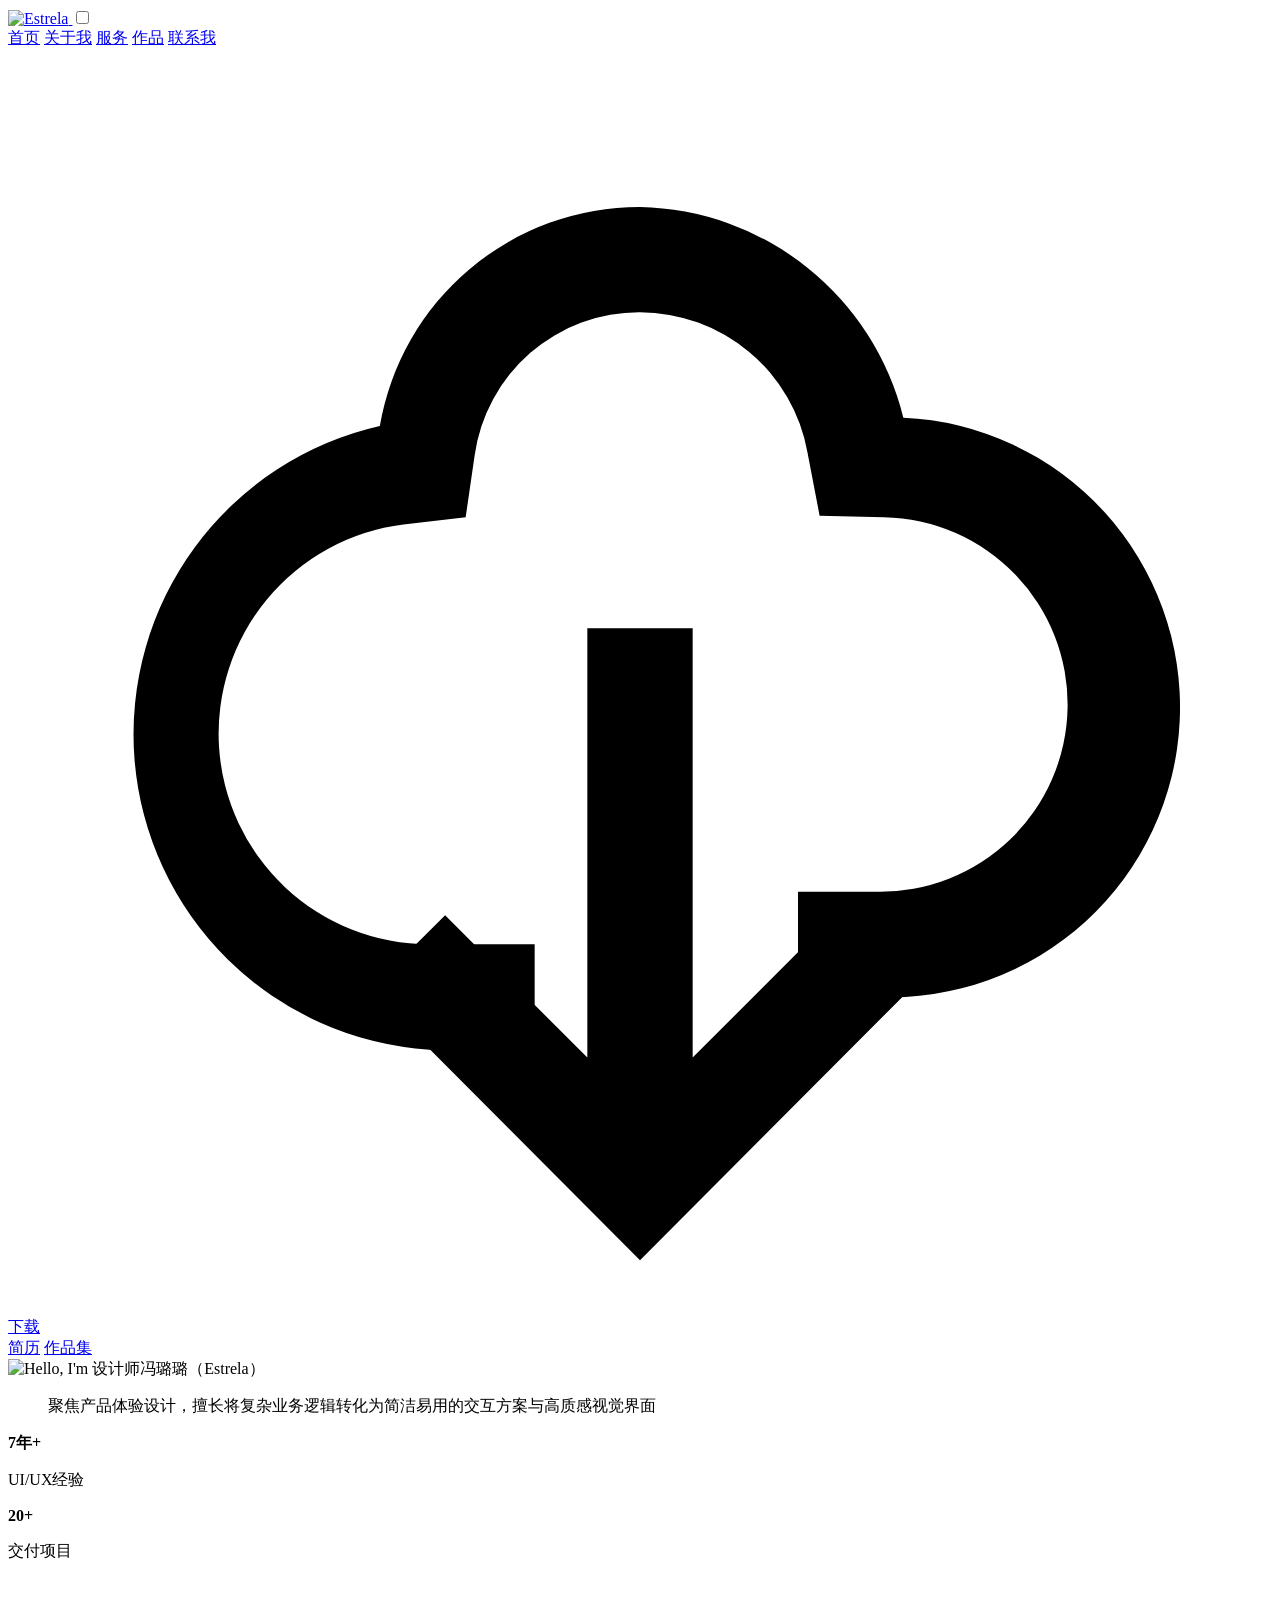
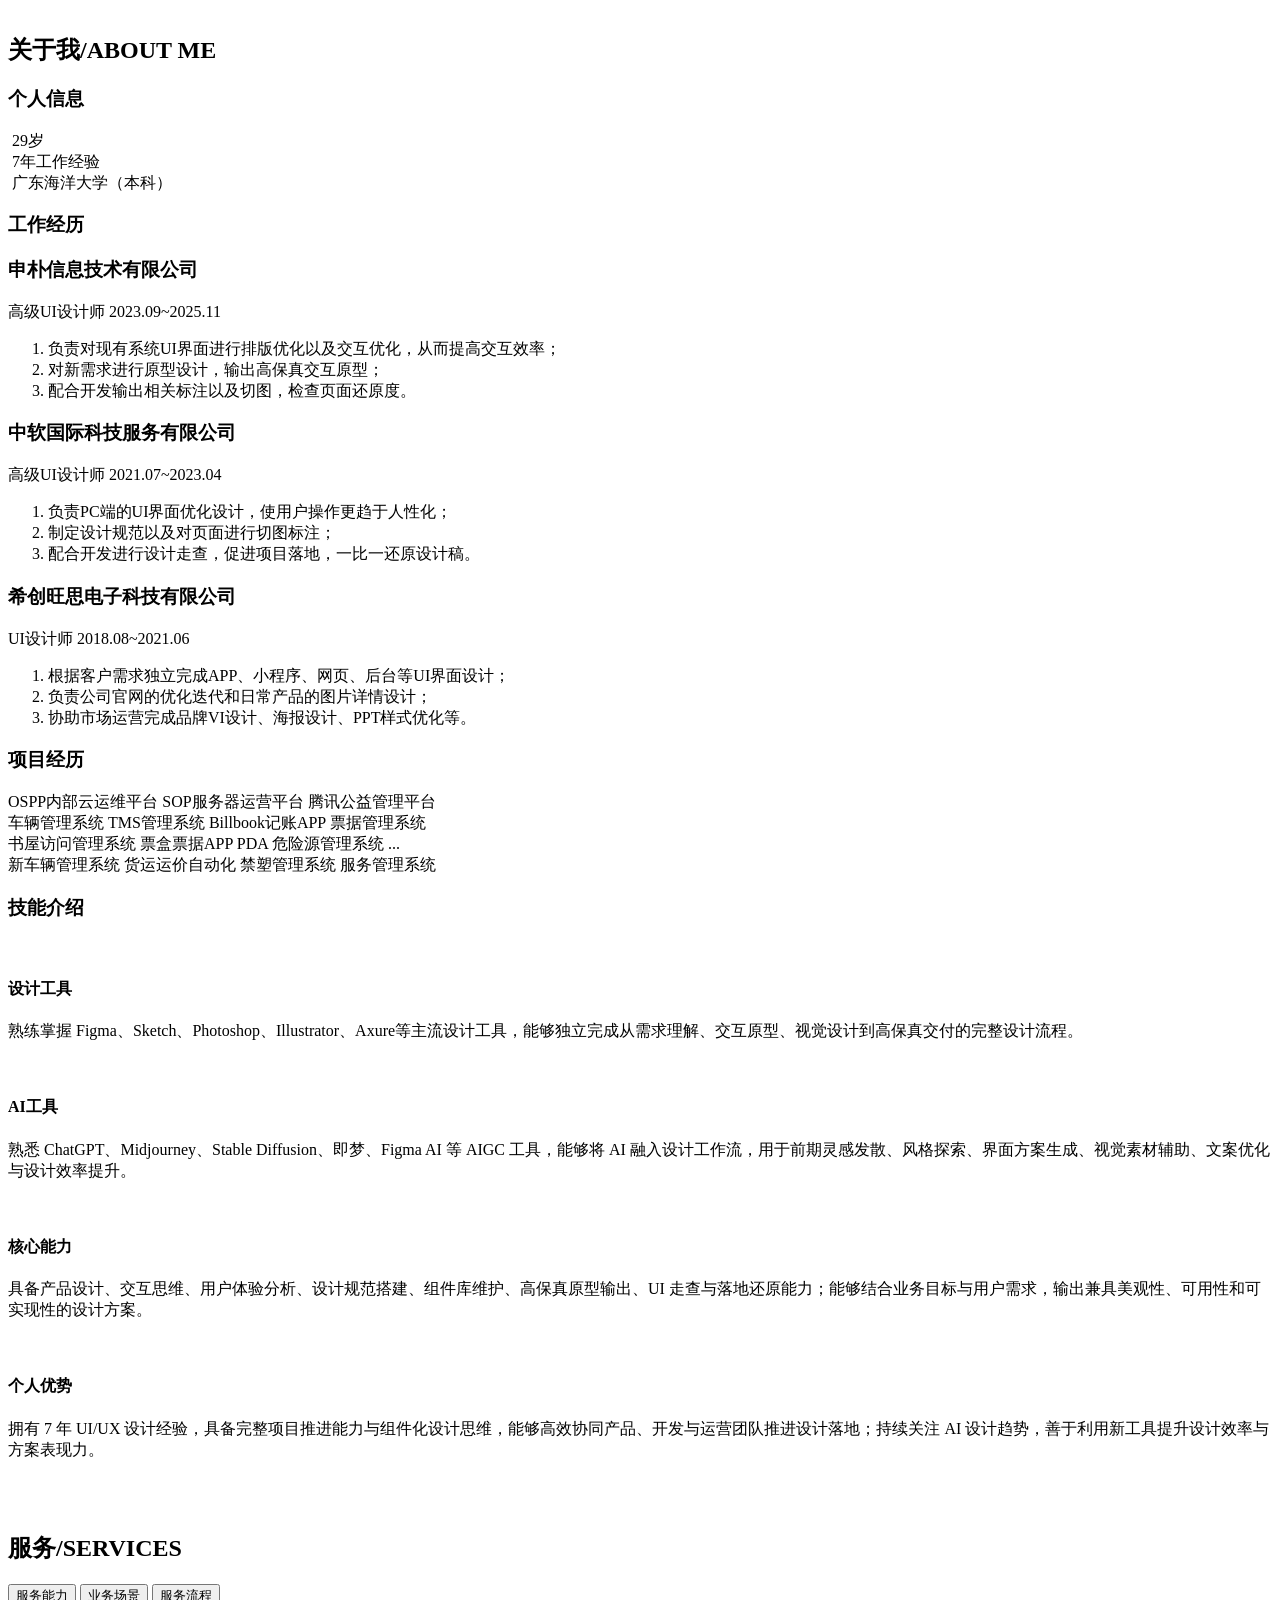
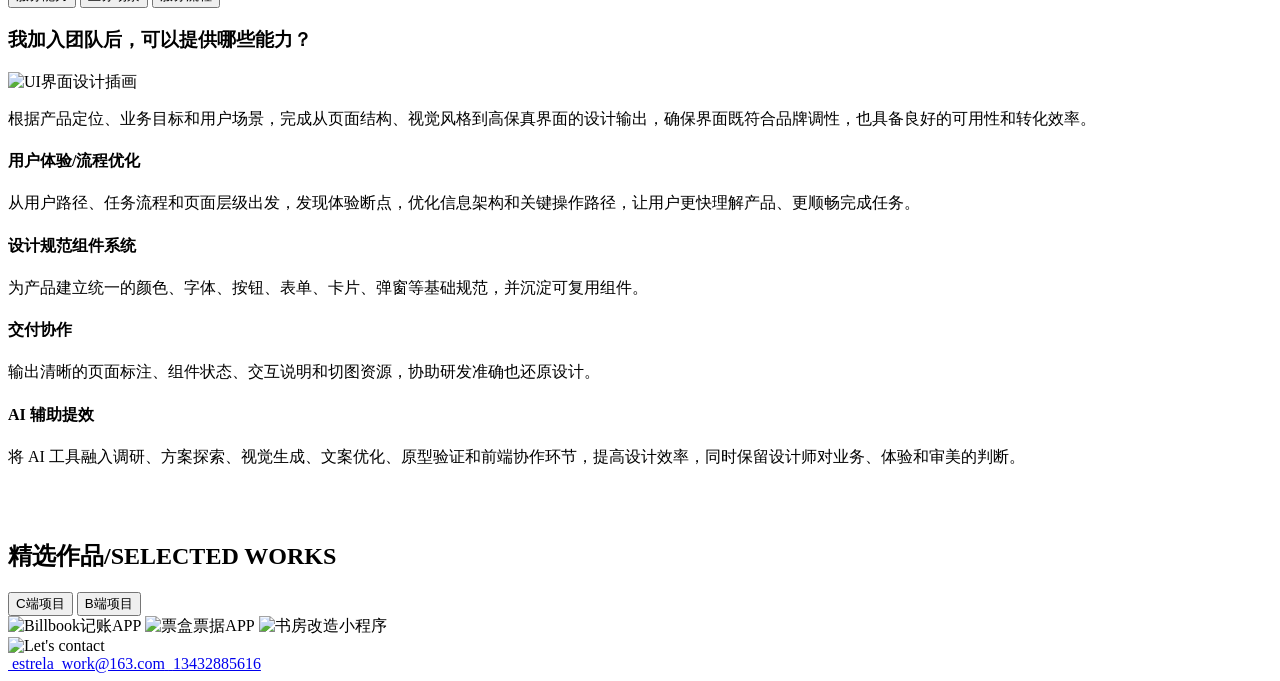
==== index.html @ 4e928953 "Update index.html" ====
<!DOCTYPE html>
<html lang="zh-CN">
  <head>
    <meta charset="UTF-8" />
    <meta name="viewport" content="width=device-width, initial-scale=1.0" />
    <title>Estrela | UI/UX Designer</title>
    <link rel="stylesheet" href="/website_resume/styles.css?v=about-illustration-png-1" />
  </head>
  <body>
    <header class="site-header">
      <nav class="nav-shell" aria-label="主导航" data-active="home">
        <a class="brand" href="#home" aria-label="Estrela 首页">
          <img
            src="/website_resume/logo.svg"
            data-default-src="/website_resume/logo.svg"
            data-about-src="/website_resume/logo-about.svg"
            data-services-work-src="/website_resume/logo-services-work.svg"
            alt="Estrela"
          />
        </a>

        <input class="nav-toggle" type="checkbox" id="nav-toggle" />
        <label class="nav-button" for="nav-toggle" aria-label="打开菜单">
          <span></span>
          <span></span>
          <span></span>
        </label>

        <div class="nav-links">
          <a class="active" href="#home" data-nav-target="home">首页</a>
          <a href="#about" data-nav-target="about">关于我</a>
          <a href="#services" data-nav-target="services">服务</a>
          <a href="#work" data-nav-target="work">作品</a>
          <a href="#contact" data-nav-target="contact">联系我</a>
          <div class="download-menu">
            <a class="download-link" href="#download" data-nav-target="download" aria-label="下载">
              <svg class="download-icon" viewBox="0 0 24 24" aria-hidden="true">
                <path d="M12 3a5 5 0 0 0-4.94 4.16A6 6 0 0 0 8 19h2v-2H8a4 4 0 0 1-.49-7.97l1.18-.14.17-1.17A3.15 3.15 0 0 1 12 5a3.23 3.23 0 0 1 3.18 2.66l.23 1.2 1.22.03A3.5 3.5 0 0 1 16.5 16H15v2h1.5A5.5 5.5 0 0 0 17 7a5.26 5.26 0 0 0-5-4Z" />
                <path d="M11 11h2v8.15l2.7-2.7 1.42 1.41L12 23l-5.12-5.14 1.42-1.41 2.7 2.7V11Z" />
              </svg>
              下载
            </a>
            <div class="download-dropdown" aria-label="下载选项">
              <a href="/website_resume/downloads/resume-ui-fenglulu-7y.pdf" target="_blank" rel="noopener">简历</a>
              <a href="/website_resume/downloads/portfolio-ui-fenglulu-7y.pdf" target="_blank" rel="noopener">作品集</a>
            </div>
          </div>
        </div>
      </nav>
    </header>

    <main>
      <section class="hero section-light" id="home">
        <div class="hero-inner">
          <div class="hero-copy">
            <img class="greeting-copy" src="/website_resume/greeting-copy.png" alt="Hello, I'm 设计师冯璐璐（Estrela）" />
            <blockquote>
              聚焦产品体验设计，擅长将复杂业务逻辑转化为简洁易用的交互方案与高质感视觉界面
            </blockquote>
            <div class="stats" aria-label="经验与项目数据">
              <div>
                <strong>7年<span>+</span></strong>
                <p>UI/UX经验</p>
              </div>
              <div>
                <strong>20<span>+</span></strong>
                <p>交付项目</p>
              </div>
            </div>
          </div>
          <div class="hero-visual" aria-hidden="true">
            <img src="/website_resume/home-hero.png" alt="" />
          </div>
        </div>
      </section>

      <section class="profile section-dark" id="about">
        <div class="content-wrap about-layout">
          <div class="about-main">
            <div class="module-heading compact-heading">
              <img src="/website_resume/title-spark.png" alt="" aria-hidden="true" />
              <h2>关于我<span>/ABOUT ME</span></h2>
            </div>

            <h3 class="section-subtitle">个人信息</h3>
            <div class="info-row">
              <div class="info-item">
                <img class="info-icon" src="/website_resume/info-age.svg" alt="" aria-hidden="true" />
                <span>29岁</span>
              </div>
              <div class="info-item">
                <img class="info-icon" src="/website_resume/info-work.svg" alt="" aria-hidden="true" />
                <span>7年工作经验</span>
              </div>
              <div class="info-item">
                <img class="info-icon" src="/website_resume/info-school.svg" alt="" aria-hidden="true" />
                <span>广东海洋大学（本科）</span>
              </div>
            </div>

            <h3 class="section-subtitle section-title">工作经历</h3>
            <div class="timeline">
              <article class="experience accent">
                <div class="experience-head">
                  <h3>申朴信息技术有限公司</h3>
                  <span>高级UI设计师</span>
                  <time>2023.09~2025.11</time>
                </div>
                <ol>
                  <li>负责对现有系统UI界面进行排版优化以及交互优化，从而提高交互效率；</li>
                  <li>对新需求进行原型设计，输出高保真交互原型；</li>
                  <li>配合开发输出相关标注以及切图，检查页面还原度。</li>
                </ol>
              </article>

              <article class="experience lime">
                <div class="experience-head">
                  <h3>中软国际科技服务有限公司</h3>
                  <span>高级UI设计师</span>
                  <time>2021.07~2023.04</time>
                </div>
                <ol>
                  <li>负责PC端的UI界面优化设计，使用户操作更趋于人性化；</li>
                  <li>制定设计规范以及对页面进行切图标注；</li>
                  <li>配合开发进行设计走查，促进项目落地，一比一还原设计稿。</li>
                </ol>
              </article>

              <article class="experience pale">
                <div class="experience-head">
                  <h3>希创旺思电子科技有限公司</h3>
                  <span>UI设计师</span>
                  <time>2018.08~2021.06</time>
                </div>
                <ol>
                  <li>根据客户需求独立完成APP、小程序、网页、后台等UI界面设计；</li>
                  <li>负责公司官网的优化迭代和日常产品的图片详情设计；</li>
                  <li>协助市场运营完成品牌VI设计、海报设计、PPT样式优化等。</li>
                </ol>
              </article>
            </div>

            <h3 class="section-subtitle project-title">项目经历</h3>
            <div class="project-tags" aria-label="项目经历">
              <div class="project-tag-row muted-row">
                <span class="muted">OSPP内部云运维平台</span>
                <span class="muted solid">SOP服务器运营平台</span>
                <span class="muted solid">腾讯公益管理平台</span>
              </div>
              <div class="project-tag-row">
                <span class="solid">车辆管理系统</span>
                <span class="light">TMS管理系统</span>
                <span class="outline">Billbook记账APP</span>
                <span class="solid">票据管理系统</span>
              </div>
              <div class="project-tag-row">
                <span class="outline">书屋访问管理系统</span>
                <span class="solid">票盒票据APP</span>
                <span class="light small">PDA</span>
                <span class="outline">危险源管理系统</span>
                <span class="light small">...</span>
              </div>
              <div class="project-tag-row disabled-row">
                <span class="disabled solid">新车辆管理系统</span>
                <span class="disabled light">货运运价自动化</span>
                <span class="disabled outline">禁塑管理系统</span>
                <span class="disabled solid">服务管理系统</span>
              </div>
            </div>

            <h3 class="section-subtitle skill-title">技能介绍</h3>
            <div class="skill-list">
              <article class="skill-item">
                <img src="/website_resume/skill-design-tools.png" alt="" aria-hidden="true" />
                <div>
                  <h4>设计工具</h4>
                  <p>熟练掌握 Figma、Sketch、Photoshop、Illustrator、Axure等主流设计工具，能够独立完成从需求理解、交互原型、视觉设计到高保真交付的完整设计流程。</p>
                </div>
              </article>
              <article class="skill-item">
                <img src="/website_resume/skill-ai-tools.png" alt="" aria-hidden="true" />
                <div>
                  <h4>AI工具</h4>
                  <p>熟悉 ChatGPT、Midjourney、Stable Diffusion、即梦、Figma AI 等 AIGC 工具，能够将 AI 融入设计工作流，用于前期灵感发散、风格探索、界面方案生成、视觉素材辅助、文案优化与设计效率提升。</p>
                </div>
              </article>
              <article class="skill-item">
                <img src="/website_resume/skill-core.png" alt="" aria-hidden="true" />
                <div>
                  <h4>核心能力</h4>
                  <p>具备产品设计、交互思维、用户体验分析、设计规范搭建、组件库维护、高保真原型输出、UI 走查与落地还原能力；能够结合业务目标与用户需求，输出兼具美观性、可用性和可实现性的设计方案。</p>
                </div>
              </article>
              <article class="skill-item">
                <img src="/website_resume/skill-advantage.png" alt="" aria-hidden="true" />
                <div>
                  <h4>个人优势</h4>
                  <p>拥有 7 年 UI/UX 设计经验，具备完整项目推进能力与组件化设计思维，能够高效协同产品、开发与运营团队推进设计落地；持续关注 AI 设计趋势，善于利用新工具提升设计效率与方案表现力。</p>
                </div>
              </article>
            </div>
          </div>

          <img class="about-figure" src="/website_resume/assets/about-illustration.png" alt="" aria-hidden="true" />
        </div>
      </section>

      <section class="skills section-light" id="services">
        <div class="content-wrap services-card">
          <div class="module-heading services-heading">
            <img src="/website_resume/services-title-decoration.png" alt="" aria-hidden="true" />
            <h2>服务<span>/SERVICES</span></h2>
            <div class="service-tabs" aria-label="服务分类">
              <button class="active" type="button" data-service-tab="ability">服务能力</button>
              <button type="button" data-service-tab="scenario">业务场景</button>
              <button type="button" data-service-tab="process">服务流程</button>
            </div>
          </div>

          <div class="service-panels">
            <div class="service-panel active" data-service-panel="ability">
              <h3 class="service-question">我加入团队后，可以提供哪些能力？</h3>
              <div class="service-grid">
                <article class="service-visual-card">
                  <img src="/website_resume/service-illustration.png" alt="UI界面设计插画" />
                  <p>根据产品定位、业务目标和用户场景，完成从页面结构、视觉风格到高保真界面的设计输出，确保界面既符合品牌调性，也具备良好的可用性和转化效率。</p>
                </article>
                <div class="service-stack">
                  <article class="service-block yellow">
                    <h4>用户体验/流程优化</h4>
                    <p>从用户路径、任务流程和页面层级出发，发现体验断点，优化信息架构和关键操作路径，让用户更快理解产品、更顺畅完成任务。</p>
                  </article>
                  <div class="service-duo">
                    <article class="service-block pale-green">
                      <h4>设计规范组件系统</h4>
                      <p>为产品建立统一的颜色、字体、按钮、表单、卡片、弹窗等基础规范，并沉淀可复用组件。</p>
                    </article>
                    <article class="service-block green-block">
                      <h4>交付协作</h4>
                      <p>输出清晰的页面标注、组件状态、交互说明和切图资源，协助研发准确也还原设计。</p>
                    </article>
                  </div>
                </div>
              </div>

              <article class="ai-strip">
                <div>
                  <h4>AI 辅助提效</h4>
                  <p>将 AI 工具融入调研、方案探索、视觉生成、文案优化、原型验证和前端协作环节，提高设计效率，同时保留设计师对业务、体验和审美的判断。</p>
                </div>
                <div class="tool-dots" aria-hidden="true">
                  <img src="/website_resume/ai-tool-1.png" alt="" />
                  <img src="/website_resume/ai-tool-2.png" alt="" />
                  <img src="/website_resume/ai-tool-3.png" alt="" />
                </div>
              </article>
            </div>

            <div class="service-panel" data-service-panel="scenario" hidden>
              <h3 class="service-question">我加入团队后，可以解决哪些真实业务问题？</h3>
              <div class="scenario-cards">
                <article class="scenario-card green-card tilt-left">
                  <img class="scenario-number" src="/website_resume/scenario-01.png" alt="01" />
                  <h4>新产品从 0 到 1</h4>
                  <p>参与需求梳理、用户路径规划、原型设计和首版视觉搭建，帮助团队快速形成可讨论、可验证、可开发的产品方案。</p>
                </article>
                <article class="scenario-card dark-card tilt-right">
                  <img class="scenario-number" src="/website_resume/scenario-02.png" alt="02" />
                  <h4>产品体验优化</h4>
                  <p>通过体验走查、流程梳理和界面重构，优化页面混乱、路径过长、视觉不统一等问题。</p>
                </article>
                <article class="scenario-card blue-card tilt-left">
                  <img class="scenario-number" src="/website_resume/scenario-03.png" alt="03" />
                  <h4>团队缺少设计规范</h4>
                  <p>整理组件、规范和页面模板，让后续设计与开发更高效，减少重复沟通和样式偏差。</p>
                </article>
                <article class="scenario-card yellow-card tilt-right">
                  <img class="scenario-number" src="/website_resume/scenario-04.png" alt="04" />
                  <h4>需要快速验证方案</h4>
                  <p>结合 AI 工具快速完成调研、草图、风格探索和原型 Demo，帮助团队更快做决策。</p>
                </article>
              </div>
            </div>

            <div class="service-panel" data-service-panel="process" hidden>
              <h3 class="service-question">清晰、可协作、可落地的设计流程</h3>
              <div class="process-list">
                <article>
                  <h4>需求理解</h4>
                  <p>明确项目背景、业务目标、用户群体、核心问题和上线节奏，先判断“为什么做”和“要解决什么”。</p>
                </article>
                <article>
                  <h4>信息梳理</h4>
                  <p>梳理页面层级、用户路径和功能关系，将复杂需求整理成清晰的信息架构和操作流程。</p>
                </article>
                <article>
                  <h4>原型设计</h4>
                  <p>通过低保真或中保真原型快速验证页面逻辑和交互路径，减少直接进入视觉阶段带来的返工。</p>
                </article>
                <article>
                  <h4>视觉设计</h4>
                  <p>根据品牌调性和产品定位，建立页面视觉风格，并完成高保真 UI 设计、组件状态和关键页面表现。</p>
                </article>
                <article>
                  <h4>规范交付</h4>
                  <p>将页面中的颜色、字体、间距、组件和交互状态整理成可复用规范，提升后续迭代效率。</p>
                </article>
                <article>
                  <h4>落地跟进</h4>
                  <p>与研发沟通页面细节，配合开发还原、走查测试环境，并根据实际落地情况进行优化。</p>
                </article>
              </div>
            </div>
          </div>
        </div>
      </section>

      <section class="projects section-green" id="work">
        <div class="content-wrap work-layout">
          <div class="module-heading work-heading">
            <img src="/website_resume/work-title-decoration.png" alt="" aria-hidden="true" />
            <h2>精选作品<span>/SELECTED WORKS</span></h2>
            <div class="work-tabs" aria-label="作品分类">
              <button class="active" type="button" data-work-tab="c">C端项目</button>
              <button type="button" data-work-tab="b">B端项目</button>
            </div>
          </div>
          <div class="work-carousel active" data-work-panel="c" aria-label="C端作品轮播">
            <div class="work-slides">
              <img class="work-showcase active" src="/website_resume/work-slide-1.png" alt="Billbook记账APP" data-project="billbook" />
              <img class="work-showcase" src="/website_resume/work-slide-2.png" alt="票盒票据APP" data-project="ticketbox" />
              <img class="work-showcase" src="/website_resume/work-slide-3.png" alt="书房改造小程序" data-project="bookhouse" />
              <img class="work-overlay work-overlay-person" src="/website_resume/work-overlay-person.png" alt="" aria-hidden="true" />
              <img class="work-overlay work-overlay-cat" src="/website_resume/work-overlay-cat.png" alt="" aria-hidden="true" />
            </div>
          </div>
          <div class="work-carousel" data-work-panel="b" aria-label="B端作品轮播" hidden>
            <div class="work-slides">
              <img class="work-showcase active" src="/website_resume/work-slide-4.png" alt="公益服务项目" data-project="public-service" />
              <img class="work-showcase" src="/website_resume/work-slide-5.png" alt="TMS管理项目" data-project="tms" />
              <img class="work-showcase" src="/website_resume/work-slide-6.png" alt="车辆管理系统" data-project="vehicle" />
              <img class="work-overlay work-overlay-person" src="/website_resume/work-overlay-person.png" alt="" aria-hidden="true" />
              <img class="work-overlay work-overlay-cat" src="/website_resume/work-overlay-cat.png" alt="" aria-hidden="true" />
            </div>
          </div>
        </div>
      </section>

      <section class="contact section-dark" id="contact">
        <div class="content-wrap contact-layout">
          <img class="contact-title" src="/website_resume/contact-title.png" alt="Let's contact" />
          <div class="contact-list">
            <a href="mailto:estrela_work@163.com">
              <img src="/website_resume/contact-email.png" alt="" aria-hidden="true" />
              <span>estrela_work@163.com</span>
            </a>
            <a href="tel:13432885616">
              <img src="/website_resume/contact-phone.png" alt="" aria-hidden="true" />
              <span>13432885616</span>
            </a>
          </div>
          <span class="download-anchor" id="download"></span>
        </div>
      </section>

    </main>

    <script src="/website_resume/script.js?v=mobile-nav-1"></script>
  </body>
</html>
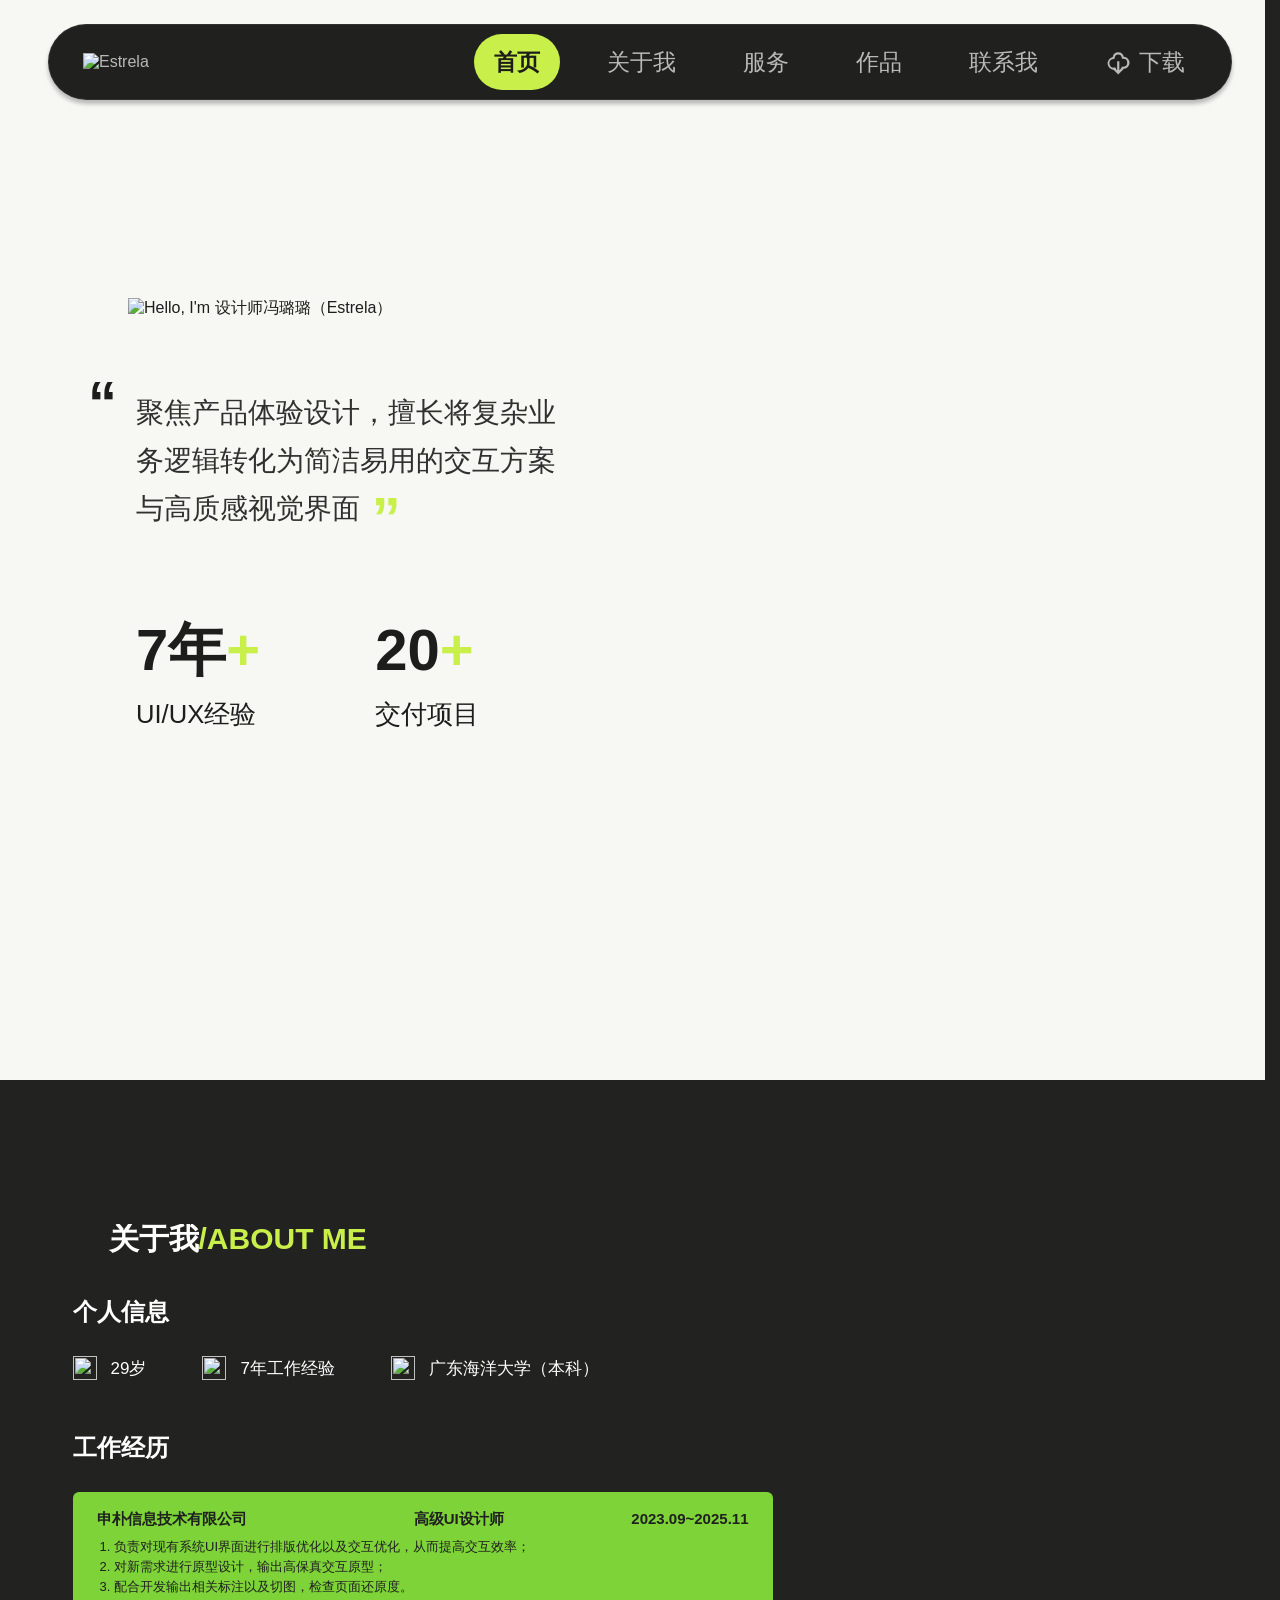
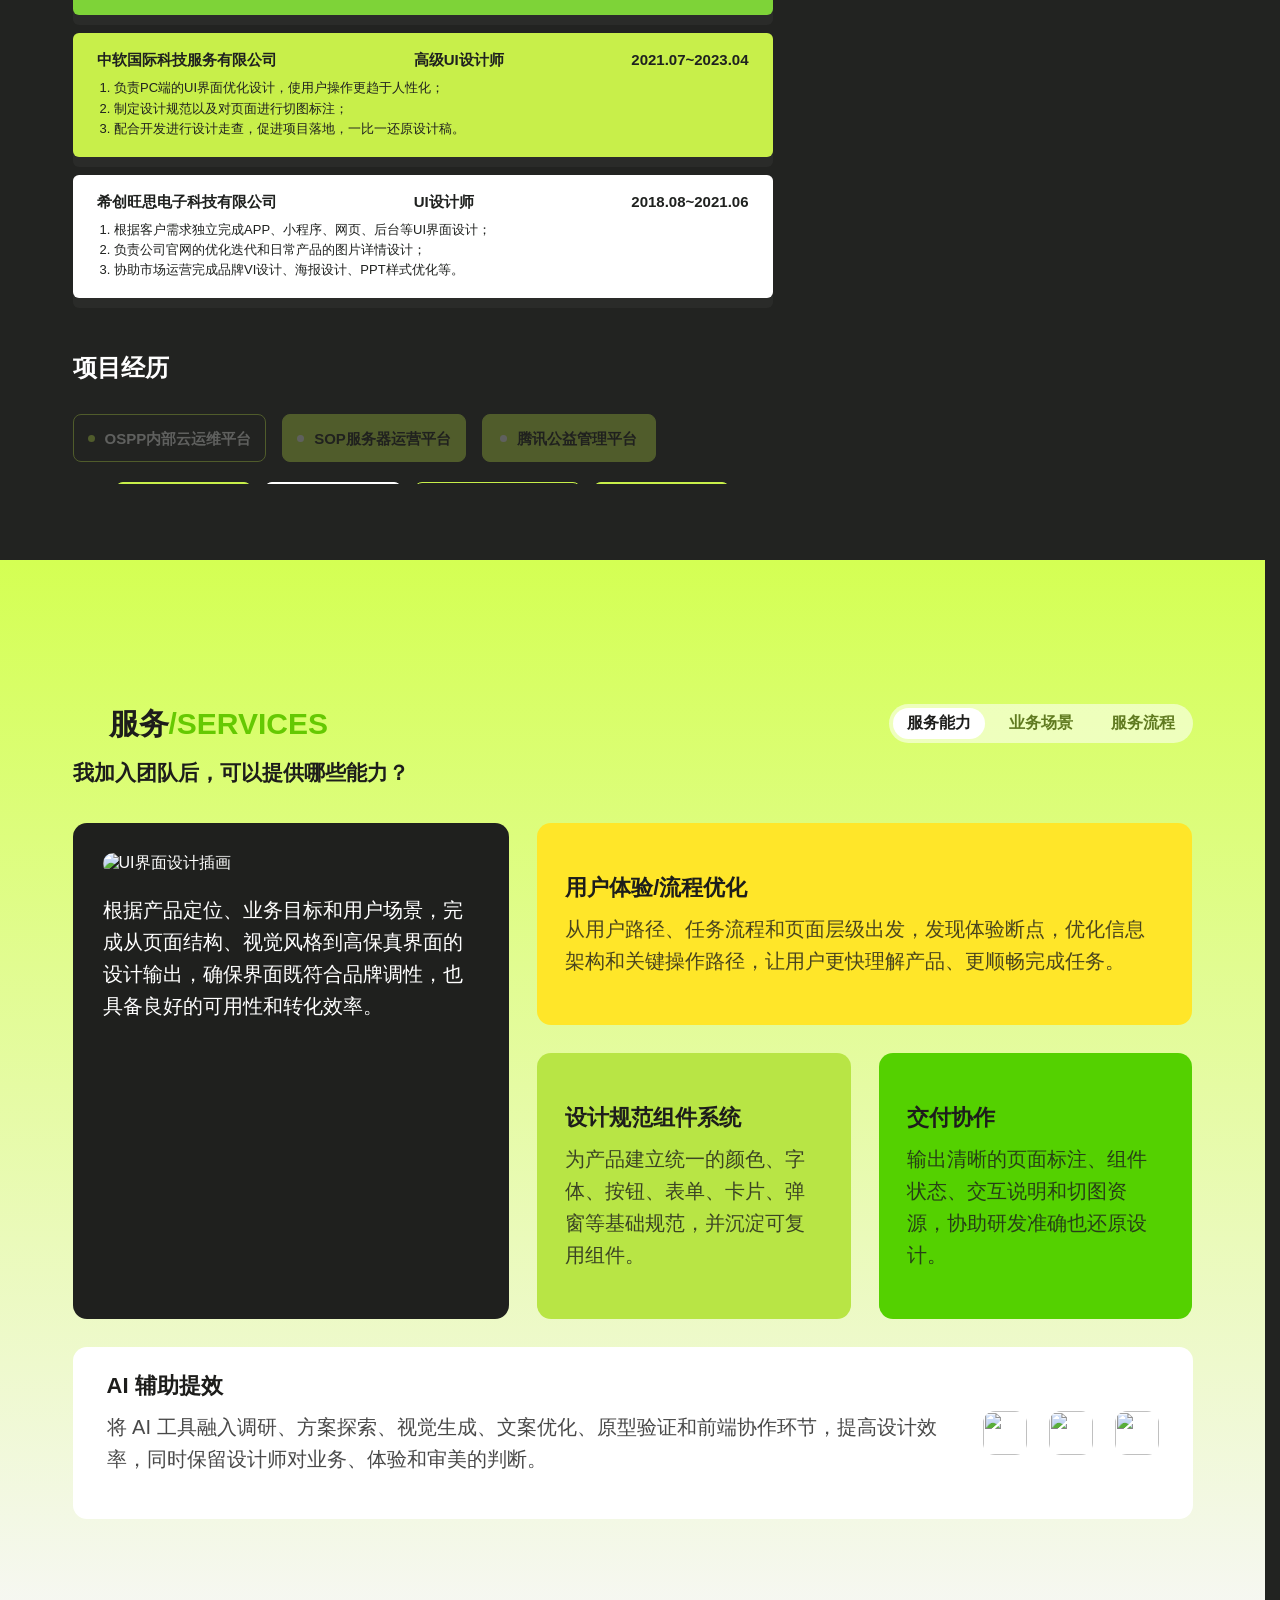
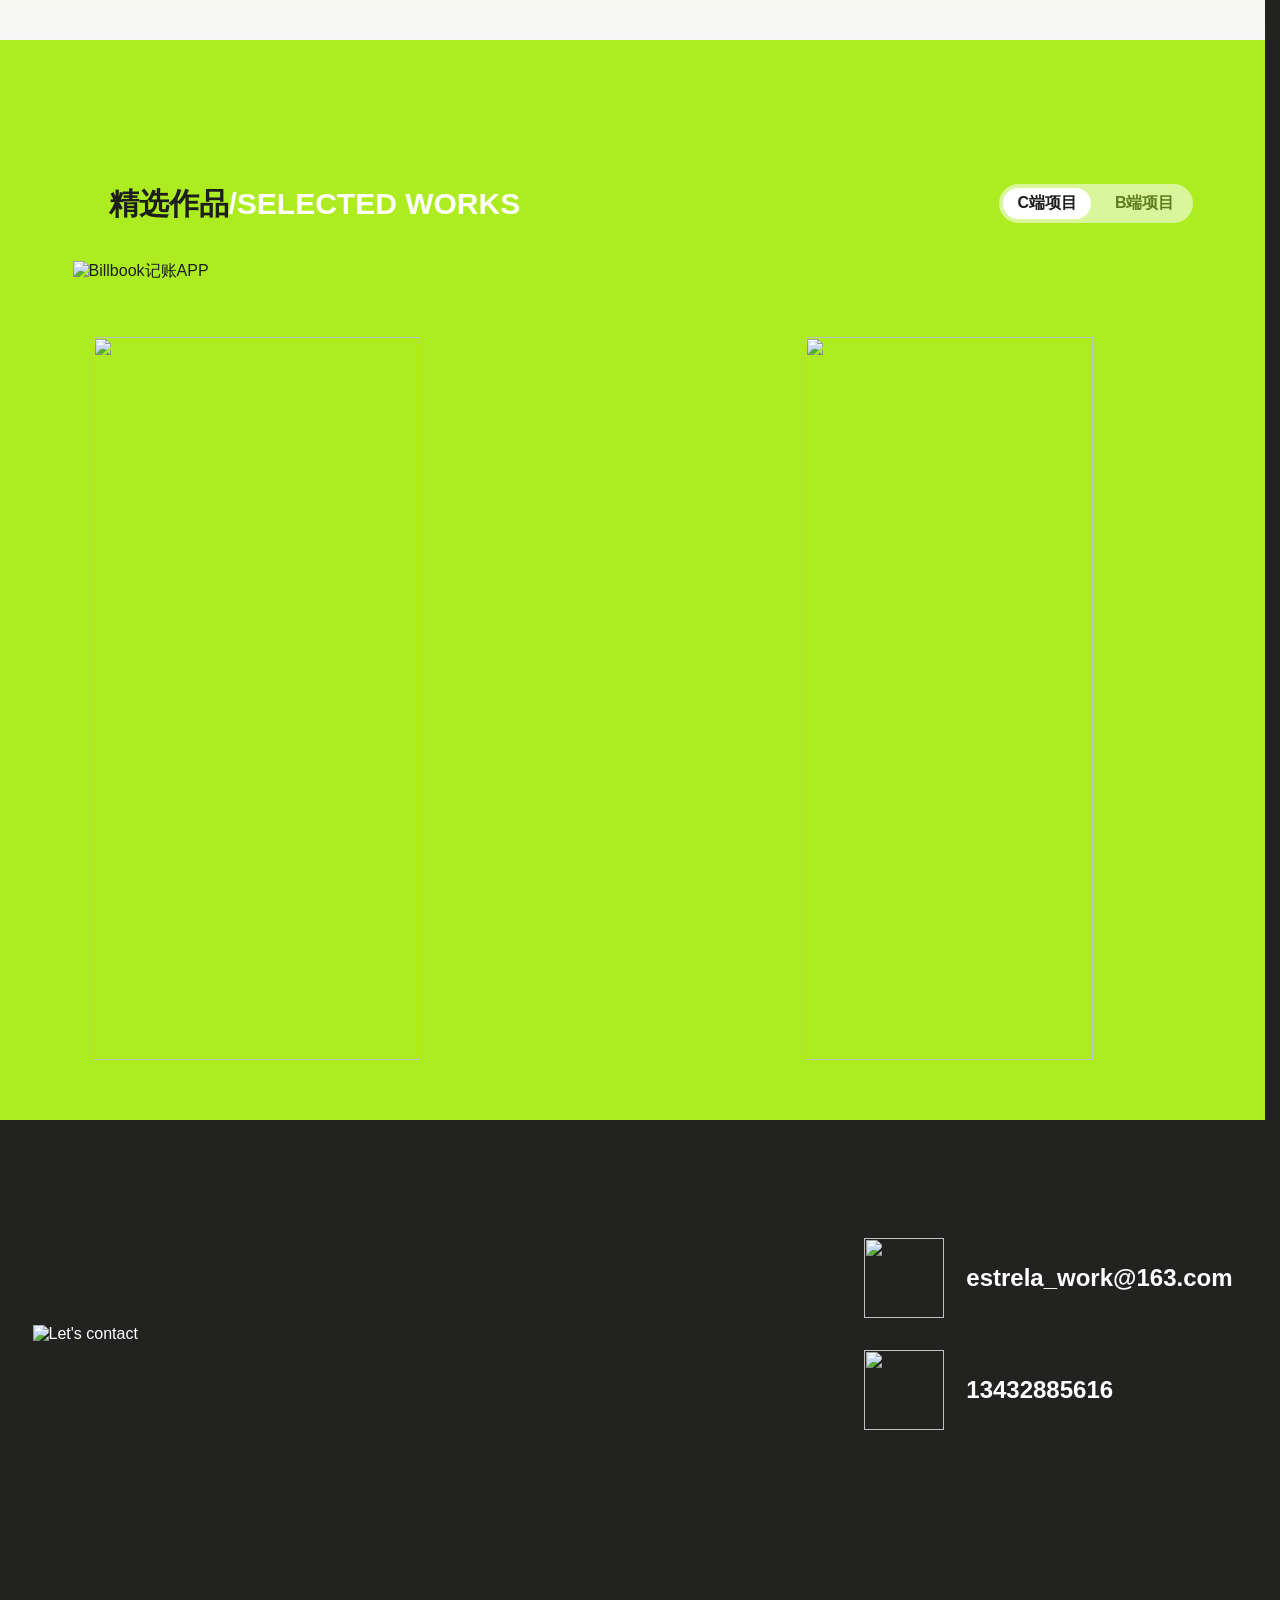
==== commit 05c133fb: "Add files via upload" ====
--- a/index.html
+++ b/index.html
@@ -4,17 +4,34 @@
     <meta charset="UTF-8" />
     <meta name="viewport" content="width=device-width, initial-scale=1.0" />
     <title>Estrela | UI/UX Designer</title>
-    <link rel="stylesheet" href="/website_resume/styles.css?v=about-illustration-png-1" />
+    <link rel="stylesheet" href="styles.css?v=loader-cleanup-1" />
   </head>
-  <body>
+  <body class="is-loading">
+    <div class="page-loader" data-page-loader aria-hidden="true">
+      <div class="loader-shell">
+        <div class="loader-nav"></div>
+        <div class="loader-grid">
+          <div class="loader-copy">
+            <div class="loader-line short"></div>
+            <div class="loader-line long"></div>
+            <div class="loader-line medium"></div>
+            <div class="loader-cards">
+              <div class="loader-card"></div>
+              <div class="loader-card"></div>
+            </div>
+          </div>
+          <div class="loader-visual"></div>
+        </div>
+      </div>
+    </div>
     <header class="site-header">
       <nav class="nav-shell" aria-label="主导航" data-active="home">
         <a class="brand" href="#home" aria-label="Estrela 首页">
           <img
-            src="/website_resume/logo.svg"
-            data-default-src="/website_resume/logo.svg"
-            data-about-src="/website_resume/logo-about.svg"
-            data-services-work-src="/website_resume/logo-services-work.svg"
+            src="assets/logo.svg"
+            data-default-src="assets/logo.svg"
+            data-about-src="assets/logo-about.svg"
+            data-services-work-src="assets/logo-services-work.svg"
             alt="Estrela"
           />
         </a>
@@ -41,8 +58,8 @@
               下载
             </a>
             <div class="download-dropdown" aria-label="下载选项">
-              <a href="/website_resume/downloads/resume-ui-fenglulu-7y.pdf" target="_blank" rel="noopener">简历</a>
-              <a href="/website_resume/downloads/portfolio-ui-fenglulu-7y.pdf" target="_blank" rel="noopener">作品集</a>
+              <a href="assets/downloads/resume-ui-fenglulu-7y.pdf" target="_blank" rel="noopener">简历</a>
+              <a href="assets/downloads/portfolio-ui-fenglulu-7y.pdf" target="_blank" rel="noopener">作品集</a>
             </div>
           </div>
         </div>
@@ -53,7 +70,7 @@
       <section class="hero section-light" id="home">
         <div class="hero-inner">
           <div class="hero-copy">
-            <img class="greeting-copy" src="/website_resume/greeting-copy.png" alt="Hello, I'm 设计师冯璐璐（Estrela）" />
+            <img class="greeting-copy" src="assets/greeting-copy.png" alt="Hello, I'm 设计师冯璐璐（Estrela）" />
             <blockquote>
               聚焦产品体验设计，擅长将复杂业务逻辑转化为简洁易用的交互方案与高质感视觉界面
             </blockquote>
@@ -69,7 +86,7 @@
             </div>
           </div>
           <div class="hero-visual" aria-hidden="true">
-            <img src="/website_resume/home-hero.png" alt="" />
+            <img src="assets/home-hero.png" alt="" />
           </div>
         </div>
       </section>
@@ -78,22 +95,22 @@
         <div class="content-wrap about-layout">
           <div class="about-main">
             <div class="module-heading compact-heading">
-              <img src="/website_resume/title-spark.png" alt="" aria-hidden="true" />
+              <img src="assets/title-spark.png" alt="" aria-hidden="true" />
               <h2>关于我<span>/ABOUT ME</span></h2>
             </div>
 
             <h3 class="section-subtitle">个人信息</h3>
             <div class="info-row">
               <div class="info-item">
-                <img class="info-icon" src="/website_resume/info-age.svg" alt="" aria-hidden="true" />
+                <img class="info-icon" src="assets/info-age.svg" alt="" aria-hidden="true" />
                 <span>29岁</span>
               </div>
               <div class="info-item">
-                <img class="info-icon" src="/website_resume/info-work.svg" alt="" aria-hidden="true" />
+                <img class="info-icon" src="assets/info-work.svg" alt="" aria-hidden="true" />
                 <span>7年工作经验</span>
               </div>
               <div class="info-item">
-                <img class="info-icon" src="/website_resume/info-school.svg" alt="" aria-hidden="true" />
+                <img class="info-icon" src="assets/info-school.svg" alt="" aria-hidden="true" />
                 <span>广东海洋大学（本科）</span>
               </div>
             </div>
@@ -171,28 +188,28 @@
             <h3 class="section-subtitle skill-title">技能介绍</h3>
             <div class="skill-list">
               <article class="skill-item">
-                <img src="/website_resume/skill-design-tools.png" alt="" aria-hidden="true" />
+                <img src="assets/skill-design-tools.png" alt="" aria-hidden="true" />
                 <div>
                   <h4>设计工具</h4>
                   <p>熟练掌握 Figma、Sketch、Photoshop、Illustrator、Axure等主流设计工具，能够独立完成从需求理解、交互原型、视觉设计到高保真交付的完整设计流程。</p>
                 </div>
               </article>
               <article class="skill-item">
-                <img src="/website_resume/skill-ai-tools.png" alt="" aria-hidden="true" />
+                <img src="assets/skill-ai-tools.png" alt="" aria-hidden="true" />
                 <div>
                   <h4>AI工具</h4>
                   <p>熟悉 ChatGPT、Midjourney、Stable Diffusion、即梦、Figma AI 等 AIGC 工具，能够将 AI 融入设计工作流，用于前期灵感发散、风格探索、界面方案生成、视觉素材辅助、文案优化与设计效率提升。</p>
                 </div>
               </article>
               <article class="skill-item">
-                <img src="/website_resume/skill-core.png" alt="" aria-hidden="true" />
+                <img src="assets/skill-core.png" alt="" aria-hidden="true" />
                 <div>
                   <h4>核心能力</h4>
                   <p>具备产品设计、交互思维、用户体验分析、设计规范搭建、组件库维护、高保真原型输出、UI 走查与落地还原能力；能够结合业务目标与用户需求，输出兼具美观性、可用性和可实现性的设计方案。</p>
                 </div>
               </article>
               <article class="skill-item">
-                <img src="/website_resume/skill-advantage.png" alt="" aria-hidden="true" />
+                <img src="assets/skill-advantage.png" alt="" aria-hidden="true" />
                 <div>
                   <h4>个人优势</h4>
                   <p>拥有 7 年 UI/UX 设计经验，具备完整项目推进能力与组件化设计思维，能够高效协同产品、开发与运营团队推进设计落地；持续关注 AI 设计趋势，善于利用新工具提升设计效率与方案表现力。</p>
@@ -201,14 +218,14 @@
             </div>
           </div>
 
-          <img class="about-figure" src="/website_resume/assets/about-illustration.png" alt="" aria-hidden="true" />
+          <img class="about-figure" src="assets/about-illustration.png" alt="" aria-hidden="true" />
         </div>
       </section>
 
       <section class="skills section-light" id="services">
         <div class="content-wrap services-card">
           <div class="module-heading services-heading">
-            <img src="/website_resume/services-title-decoration.png" alt="" aria-hidden="true" />
+            <img src="assets/services-title-decoration.png" alt="" aria-hidden="true" />
             <h2>服务<span>/SERVICES</span></h2>
             <div class="service-tabs" aria-label="服务分类">
               <button class="active" type="button" data-service-tab="ability">服务能力</button>
@@ -222,7 +239,7 @@
               <h3 class="service-question">我加入团队后，可以提供哪些能力？</h3>
               <div class="service-grid">
                 <article class="service-visual-card">
-                  <img src="/website_resume/service-illustration.png" alt="UI界面设计插画" />
+                  <img src="assets/service-illustration.png" alt="UI界面设计插画" />
                   <p>根据产品定位、业务目标和用户场景，完成从页面结构、视觉风格到高保真界面的设计输出，确保界面既符合品牌调性，也具备良好的可用性和转化效率。</p>
                 </article>
                 <div class="service-stack">
@@ -249,9 +266,9 @@
                   <p>将 AI 工具融入调研、方案探索、视觉生成、文案优化、原型验证和前端协作环节，提高设计效率，同时保留设计师对业务、体验和审美的判断。</p>
                 </div>
                 <div class="tool-dots" aria-hidden="true">
-                  <img src="/website_resume/ai-tool-1.png" alt="" />
-                  <img src="/website_resume/ai-tool-2.png" alt="" />
-                  <img src="/website_resume/ai-tool-3.png" alt="" />
+                  <img src="assets/ai-tool-1.png" alt="" />
+                  <img src="assets/ai-tool-2.png" alt="" />
+                  <img src="assets/ai-tool-3.png" alt="" />
                 </div>
               </article>
             </div>
@@ -260,22 +277,22 @@
               <h3 class="service-question">我加入团队后，可以解决哪些真实业务问题？</h3>
               <div class="scenario-cards">
                 <article class="scenario-card green-card tilt-left">
-                  <img class="scenario-number" src="/website_resume/scenario-01.png" alt="01" />
+                  <img class="scenario-number" src="assets/scenario-01.png" alt="01" />
                   <h4>新产品从 0 到 1</h4>
                   <p>参与需求梳理、用户路径规划、原型设计和首版视觉搭建，帮助团队快速形成可讨论、可验证、可开发的产品方案。</p>
                 </article>
                 <article class="scenario-card dark-card tilt-right">
-                  <img class="scenario-number" src="/website_resume/scenario-02.png" alt="02" />
+                  <img class="scenario-number" src="assets/scenario-02.png" alt="02" />
                   <h4>产品体验优化</h4>
                   <p>通过体验走查、流程梳理和界面重构，优化页面混乱、路径过长、视觉不统一等问题。</p>
                 </article>
                 <article class="scenario-card blue-card tilt-left">
-                  <img class="scenario-number" src="/website_resume/scenario-03.png" alt="03" />
+                  <img class="scenario-number" src="assets/scenario-03.png" alt="03" />
                   <h4>团队缺少设计规范</h4>
                   <p>整理组件、规范和页面模板，让后续设计与开发更高效，减少重复沟通和样式偏差。</p>
                 </article>
                 <article class="scenario-card yellow-card tilt-right">
-                  <img class="scenario-number" src="/website_resume/scenario-04.png" alt="04" />
+                  <img class="scenario-number" src="assets/scenario-04.png" alt="04" />
                   <h4>需要快速验证方案</h4>
                   <p>结合 AI 工具快速完成调研、草图、风格探索和原型 Demo，帮助团队更快做决策。</p>
                 </article>
@@ -318,7 +335,7 @@
       <section class="projects section-green" id="work">
         <div class="content-wrap work-layout">
           <div class="module-heading work-heading">
-            <img src="/website_resume/work-title-decoration.png" alt="" aria-hidden="true" />
+            <img src="assets/work-title-decoration.png" alt="" aria-hidden="true" />
             <h2>精选作品<span>/SELECTED WORKS</span></h2>
             <div class="work-tabs" aria-label="作品分类">
               <button class="active" type="button" data-work-tab="c">C端项目</button>
@@ -327,20 +344,20 @@
           </div>
           <div class="work-carousel active" data-work-panel="c" aria-label="C端作品轮播">
             <div class="work-slides">
-              <img class="work-showcase active" src="/website_resume/work-slide-1.png" alt="Billbook记账APP" data-project="billbook" />
-              <img class="work-showcase" src="/website_resume/work-slide-2.png" alt="票盒票据APP" data-project="ticketbox" />
-              <img class="work-showcase" src="/website_resume/work-slide-3.png" alt="书房改造小程序" data-project="bookhouse" />
-              <img class="work-overlay work-overlay-person" src="/website_resume/work-overlay-person.png" alt="" aria-hidden="true" />
-              <img class="work-overlay work-overlay-cat" src="/website_resume/work-overlay-cat.png" alt="" aria-hidden="true" />
+              <img class="work-showcase active" src="assets/work-slide-1.png" alt="Billbook记账APP" data-project="billbook" />
+              <img class="work-showcase" src="assets/work-slide-2.png" alt="票盒票据APP" data-project="ticketbox" />
+              <img class="work-showcase" src="assets/work-slide-3.png" alt="书房改造小程序" data-project="bookhouse" />
+              <img class="work-overlay work-overlay-person" src="assets/work-overlay-person.png" alt="" aria-hidden="true" />
+              <img class="work-overlay work-overlay-cat" src="assets/work-overlay-cat.png" alt="" aria-hidden="true" />
             </div>
           </div>
           <div class="work-carousel" data-work-panel="b" aria-label="B端作品轮播" hidden>
             <div class="work-slides">
-              <img class="work-showcase active" src="/website_resume/work-slide-4.png" alt="公益服务项目" data-project="public-service" />
-              <img class="work-showcase" src="/website_resume/work-slide-5.png" alt="TMS管理项目" data-project="tms" />
-              <img class="work-showcase" src="/website_resume/work-slide-6.png" alt="车辆管理系统" data-project="vehicle" />
-              <img class="work-overlay work-overlay-person" src="/website_resume/work-overlay-person.png" alt="" aria-hidden="true" />
-              <img class="work-overlay work-overlay-cat" src="/website_resume/work-overlay-cat.png" alt="" aria-hidden="true" />
+              <img class="work-showcase active" src="assets/work-slide-4.png" alt="公益服务项目" data-project="public-service" />
+              <img class="work-showcase" src="assets/work-slide-5.png" alt="TMS管理项目" data-project="tms" />
+              <img class="work-showcase" src="assets/work-slide-6.png" alt="车辆管理系统" data-project="vehicle" />
+              <img class="work-overlay work-overlay-person" src="assets/work-overlay-person.png" alt="" aria-hidden="true" />
+              <img class="work-overlay work-overlay-cat" src="assets/work-overlay-cat.png" alt="" aria-hidden="true" />
             </div>
           </div>
         </div>
@@ -348,14 +365,14 @@
 
       <section class="contact section-dark" id="contact">
         <div class="content-wrap contact-layout">
-          <img class="contact-title" src="/website_resume/contact-title.png" alt="Let's contact" />
+          <img class="contact-title" src="assets/contact-title.png" alt="Let's contact" />
           <div class="contact-list">
             <a href="mailto:estrela_work@163.com">
-              <img src="/website_resume/contact-email.png" alt="" aria-hidden="true" />
+              <img src="assets/contact-email.png" alt="" aria-hidden="true" />
               <span>estrela_work@163.com</span>
             </a>
             <a href="tel:13432885616">
-              <img src="/website_resume/contact-phone.png" alt="" aria-hidden="true" />
+              <img src="assets/contact-phone.png" alt="" aria-hidden="true" />
               <span>13432885616</span>
             </a>
           </div>
@@ -365,6 +382,6 @@
 
     </main>
 
-    <script src="/website_resume/script.js?v=mobile-nav-1"></script>
+    <script src="script.js?v=mobile-nav-1"></script>
   </body>
 </html>
--- a/styles.css
+++ b/styles.css
@@ -0,0 +1,2328 @@
+:root {
+  --ink: #1d1d1b;
+  --panel: #222321;
+  --paper: #f7f7f4;
+  --white: #ffffff;
+  --line: #3b3d38;
+  --muted: #b8b8b2;
+  --acid: #c8ef4a;
+  --green: #7ed338;
+  --shadow: rgba(0, 0, 0, 0.22);
+}
+
+* {
+  box-sizing: border-box;
+}
+
+html {
+  scroll-behavior: smooth;
+  scroll-padding-top: 120px;
+  scrollbar-gutter: stable;
+}
+
+body {
+  margin: 0;
+  color: var(--ink);
+  background: var(--panel);
+  font-family: "PingFang SC", "Microsoft YaHei", "Noto Sans CJK SC", Arial, sans-serif;
+  letter-spacing: 0;
+}
+
+body.is-loading {
+  overflow: hidden;
+}
+
+.page-loader {
+  position: fixed;
+  inset: 0;
+  z-index: 100;
+  display: grid;
+  place-items: center;
+  padding: 32px;
+  background: #f7f7f7;
+  opacity: 1;
+  visibility: visible;
+  transition: opacity 0.45s ease, visibility 0.45s ease;
+}
+
+body:not(.is-loading) .page-loader {
+  opacity: 0;
+  visibility: hidden;
+  pointer-events: none;
+}
+
+.loader-shell {
+  display: grid;
+  gap: 34px;
+  width: min(980px, 100%);
+}
+
+.loader-nav,
+.loader-line,
+.loader-card,
+.loader-visual {
+  position: relative;
+  overflow: hidden;
+  background: #e5e5e2;
+}
+
+.loader-nav::after,
+.loader-line::after,
+.loader-card::after,
+.loader-visual::after {
+  position: absolute;
+  inset: 0;
+  content: "";
+  background: linear-gradient(110deg, transparent 0%, rgba(255, 255, 255, 0.68) 45%, transparent 78%);
+  transform: translateX(-100%);
+  animation: skeletonShine 1.25s ease-in-out infinite;
+}
+
+.loader-nav {
+  width: min(620px, 100%);
+  height: 64px;
+  margin: 0 auto;
+  background: #1c1c1c;
+  border-radius: 999px;
+  box-shadow: 0 4px 18px rgba(0, 0, 0, 0.18);
+}
+
+.loader-grid {
+  display: grid;
+  grid-template-columns: minmax(0, 1fr) minmax(260px, 420px);
+  gap: 42px;
+  align-items: center;
+}
+
+.loader-copy {
+  display: grid;
+  gap: 18px;
+}
+
+.loader-line {
+  height: 28px;
+  border-radius: 999px;
+}
+
+.loader-line.short {
+  width: 46%;
+  background: var(--acid);
+}
+
+.loader-line.medium {
+  width: 72%;
+}
+
+.loader-line.long {
+  width: 92%;
+}
+
+.loader-cards {
+  display: flex;
+  gap: 18px;
+  margin-top: 18px;
+}
+
+.loader-card {
+  width: 112px;
+  height: 76px;
+  border-radius: 12px;
+}
+
+.loader-visual {
+  aspect-ratio: 1 / 1;
+  border-radius: 28px;
+}
+
+@keyframes skeletonShine {
+  100% {
+    transform: translateX(100%);
+  }
+}
+
+a {
+  color: inherit;
+  text-decoration: none;
+}
+
+.site-header {
+  position: fixed;
+  top: 0;
+  right: 0;
+  left: 0;
+  z-index: 20;
+  padding: clamp(14px, 2vw, 24px) clamp(16px, 4vw, 48px) 0;
+  pointer-events: none;
+}
+
+.nav-shell {
+  display: flex;
+  align-items: center;
+  justify-content: space-between;
+  width: min(1200px, 100%);
+  min-height: 76px;
+  margin: 0 auto;
+  padding: 0 26px 0 34px;
+  color: #b9b9b6;
+  background: rgba(23, 24, 22, 0.96);
+  border: 1px solid rgba(255, 255, 255, 0.08);
+  border-radius: 999px;
+  box-shadow: 0 4px 4px rgba(0, 0, 0, 0.25);
+  pointer-events: auto;
+  transition: background 0.24s ease, color 0.24s ease, border-color 0.24s ease;
+}
+
+.nav-shell[data-active="about"] {
+  color: #465515;
+  background: var(--acid);
+  border-color: rgba(28, 28, 28, 0.12);
+}
+
+.nav-shell[data-active="work"],
+.nav-shell[data-active="contact"],
+.nav-shell[data-active="download"] {
+  color: #5f5f5f;
+  background: var(--white);
+  border-color: rgba(28, 28, 28, 0.08);
+}
+
+.brand {
+  display: inline-flex;
+  align-items: center;
+  min-width: 180px;
+}
+
+.brand img {
+  display: block;
+  width: clamp(132px, 13vw, 167px);
+  height: auto;
+}
+
+.nav-links {
+  display: flex;
+  align-items: center;
+  gap: clamp(12px, 2.1vw, 28px);
+  font-size: clamp(18px, 1.8vw, 28px);
+  font-weight: 400;
+  color: currentColor;
+  white-space: nowrap;
+}
+
+.nav-links a {
+  display: inline-flex;
+  align-items: center;
+  gap: 8px;
+  min-height: 56px;
+  padding: 0 20px;
+  border-radius: 999px;
+  color: inherit;
+  transition: color 0.2s ease, background 0.2s ease, transform 0.2s ease;
+}
+
+.nav-links a:hover,
+.nav-links .active {
+  color: var(--ink);
+  background: var(--acid);
+  font-weight: 700;
+}
+
+.nav-shell[data-active="about"] .nav-links .active,
+.nav-shell[data-active="work"] .nav-links .active,
+.nav-shell[data-active="contact"] .nav-links .active {
+  color: var(--white);
+  background: var(--ink);
+}
+
+.nav-shell[data-active="about"] .nav-links a:hover {
+  color: var(--white);
+  background: var(--ink);
+}
+
+.download-link svg {
+  width: 1.15em;
+  height: 1.15em;
+  fill: currentColor;
+}
+
+.download-menu {
+  position: relative;
+  display: inline-flex;
+  align-items: center;
+}
+
+.download-menu::after {
+  content: "";
+  position: absolute;
+  top: 100%;
+  right: 0;
+  z-index: 4;
+  width: 150px;
+  height: 14px;
+}
+
+.download-dropdown {
+  position: absolute;
+  top: calc(100% + 12px);
+  right: 0;
+  z-index: 5;
+  display: grid;
+  min-width: 132px;
+  padding: 10px;
+  background: rgba(23, 24, 22, 0.96);
+  border: 1px solid rgba(255, 255, 255, 0.16);
+  border-radius: 18px;
+  box-shadow: 0 8px 22px rgba(0, 0, 0, 0.22);
+  opacity: 0;
+  pointer-events: none;
+  transform: translateY(-6px);
+  transition: opacity 0.2s ease, transform 0.2s ease;
+}
+
+.download-dropdown a {
+  min-height: 40px;
+  padding: 0 16px;
+  color: var(--white);
+  font-size: 18px;
+  font-weight: 700;
+  border-radius: 999px;
+}
+
+.download-dropdown a:hover,
+.download-dropdown a:focus-visible {
+  color: var(--ink);
+  background: var(--acid);
+  transform: none;
+}
+
+.download-menu:hover .download-dropdown,
+.download-menu:focus-within .download-dropdown {
+  opacity: 1;
+  pointer-events: auto;
+  transform: translateY(0);
+}
+
+.nav-toggle,
+.nav-button {
+  display: none;
+}
+
+.section-light {
+  background: var(--paper);
+}
+
+.section-dark {
+  color: var(--white);
+  background: var(--panel);
+}
+
+section {
+  scroll-margin-top: 120px;
+}
+
+.hero {
+  height: 1080px;
+  min-height: 1080px;
+  padding: 150px clamp(18px, 5vw, 72px) 0;
+  overflow: hidden;
+}
+
+.hero-inner {
+  display: grid;
+  grid-template-columns: minmax(0, 1fr) minmax(340px, 520px);
+  align-items: end;
+  width: min(1200px, calc(100% - 48px));
+  margin: 0 auto;
+  gap: clamp(20px, 4vw, 72px);
+}
+
+.hero-copy {
+  position: relative;
+  z-index: 2;
+  align-self: center;
+  padding: 90px 0 120px;
+}
+
+.greeting-copy {
+  display: block;
+  width: min(656px, 100%);
+  margin-left: 40px;
+  height: auto;
+}
+
+blockquote {
+  position: relative;
+  max-width: 680px;
+  margin: 70px 0 74px;
+  padding: 0 48px;
+  color: #30302e;
+  font-size: 28px;
+  line-height: 1.72;
+}
+
+blockquote::before,
+blockquote::after {
+  position: absolute;
+  color: var(--acid);
+  font-size: 58px;
+  font-weight: 900;
+  line-height: 1;
+}
+
+blockquote::before {
+  top: -16px;
+  left: 0;
+  content: "“";
+  color: var(--ink);
+}
+
+blockquote::after {
+  position: static;
+  display: inline;
+  margin-left: 4px;
+  content: "”";
+  vertical-align: -0.35em;
+}
+
+.stats {
+  display: flex;
+  gap: clamp(58px, 9vw, 120px);
+  padding-left: 48px;
+}
+
+.stats strong {
+  display: block;
+  font-size: clamp(42px, 5vw, 58px);
+  line-height: 1;
+}
+
+.stats strong span {
+  color: var(--acid);
+}
+
+.stats p {
+  margin: 18px 0 0;
+  font-size: clamp(20px, 2vw, 26px);
+}
+
+.hero-visual {
+  position: relative;
+  z-index: 1;
+  min-height: 760px;
+}
+
+.hero-visual img {
+  position: absolute;
+  top: -15px;
+  right: -29px;
+  display: block;
+  width: clamp(680px, 55vw, 800px);
+  height: auto;
+  max-width: none;
+  opacity: 0;
+  transform: scale(0.92);
+  transform-origin: 56% 52%;
+  animation: heroImagePop 1.15s cubic-bezier(0.16, 1, 0.3, 1) 0.08s forwards;
+}
+
+.hero-copy > * {
+  opacity: 0;
+  transform: translateY(22px);
+  filter: blur(6px);
+  animation: heroLayerDrop 0.86s cubic-bezier(0.16, 1, 0.3, 1) forwards;
+}
+
+.hero-copy .greeting-copy {
+  animation-delay: 0.76s;
+}
+
+.hero-copy blockquote {
+  animation-delay: 0.96s;
+}
+
+.hero-copy .stats {
+  animation-delay: 1.16s;
+}
+
+@keyframes heroImagePop {
+  0% {
+    opacity: 0;
+    transform: scale(0.92);
+    filter: blur(8px);
+  }
+
+  100% {
+    opacity: 1;
+    transform: scale(1);
+    filter: blur(0);
+  }
+}
+
+@keyframes heroLayerDrop {
+  to {
+    opacity: 1;
+    transform: translateY(0);
+    filter: blur(0);
+  }
+}
+
+.content-wrap {
+  width: min(1200px, calc(100% - 48px));
+  margin: 0 auto;
+}
+
+.profile {
+  position: relative;
+  min-height: 1080px;
+  padding: 112px 0 40px;
+}
+
+h2 {
+  margin: 0 0 32px;
+  font-size: clamp(30px, 4vw, 42px);
+  line-height: 1.2;
+}
+
+.module-heading {
+  display: flex;
+  align-items: flex-start;
+  gap: 18px;
+  margin-bottom: 58px;
+}
+
+.module-heading img {
+  width: 36px;
+  height: 40px;
+  margin-top: 8px;
+}
+
+.module-heading p {
+  margin: 0 0 4px;
+  color: var(--acid);
+  font-size: clamp(24px, 3vw, 42px);
+  font-weight: 900;
+  line-height: 1;
+  text-transform: uppercase;
+}
+
+.module-heading h2 {
+  margin: 0;
+  color: var(--white);
+  font-size: clamp(52px, 7vw, 96px);
+  font-weight: 900;
+  line-height: 1.05;
+}
+
+.section-title {
+  margin-top: 64px;
+}
+
+.info-row {
+  display: flex;
+  flex-wrap: wrap;
+  gap: 34px 58px;
+  margin-bottom: 20px;
+  font-size: clamp(20px, 2.4vw, 27px);
+}
+
+.info-item {
+  display: inline-flex;
+  align-items: center;
+  gap: 14px;
+}
+
+.info-icon {
+  position: relative;
+  display: inline-block;
+  flex: 0 0 auto;
+  width: 34px;
+  height: 34px;
+  object-fit: contain;
+}
+
+.sprout {
+  background: linear-gradient(var(--white), var(--white)) 8px 22px / 22px 10px no-repeat;
+}
+
+.sprout::before,
+.sprout::after {
+  position: absolute;
+  content: "";
+  background: var(--acid);
+}
+
+.sprout::before {
+  left: 14px;
+  top: 8px;
+  width: 5px;
+  height: 18px;
+  border-radius: 99px;
+  transform: rotate(-22deg);
+}
+
+.sprout::after {
+  left: 10px;
+  top: 6px;
+  width: 22px;
+  height: 12px;
+  border-radius: 99px 99px 99px 0;
+  transform: rotate(20deg);
+}
+
+.briefcase {
+  border: 5px solid var(--acid);
+  border-top-width: 10px;
+  border-radius: 4px;
+}
+
+.briefcase::before {
+  position: absolute;
+  top: -16px;
+  left: 8px;
+  width: 18px;
+  height: 10px;
+  content: "";
+  border: 4px solid var(--white);
+  border-bottom: 0;
+  border-radius: 8px 8px 0 0;
+}
+
+.cap {
+  width: 38px;
+  height: 24px;
+  background: var(--acid);
+  clip-path: polygon(50% 0, 100% 38%, 50% 78%, 0 38%);
+}
+
+.cap::after {
+  position: absolute;
+  left: 11px;
+  top: 20px;
+  width: 18px;
+  height: 12px;
+  content: "";
+  background: var(--white);
+  border-radius: 0 0 12px 12px;
+}
+
+.timeline {
+  display: grid;
+  gap: 24px;
+}
+
+.experience {
+  padding: 22px 30px;
+  color: #1f211f;
+  border-radius: 10px;
+  box-shadow: 0 10px 0 rgba(255, 255, 255, 0.04);
+}
+
+.experience.accent {
+  background: var(--green);
+}
+
+.experience.lime {
+  background: var(--acid);
+}
+
+.experience.pale {
+  background: var(--white);
+}
+
+.experience-head {
+  display: grid;
+  grid-template-columns: 1.3fr 1fr auto;
+  gap: 20px;
+  align-items: baseline;
+  margin-bottom: 14px;
+}
+
+.experience h3,
+.experience span,
+.experience time {
+  margin: 0;
+  font-size: clamp(17px, 2vw, 22px);
+  font-weight: 800;
+}
+
+.experience ol {
+  margin: 0;
+  padding-left: 1.35em;
+  font-size: clamp(15px, 1.7vw, 18px);
+  line-height: 1.65;
+}
+
+.projects {
+  min-height: 1080px;
+  padding: 64px 0 36px;
+}
+
+.skills {
+  min-height: 1080px;
+  padding: 54px 0 86px;
+}
+
+.skill-list {
+  display: grid;
+  gap: 40px;
+}
+
+.skill-item {
+  display: grid;
+  grid-template-columns: 112px minmax(0, 1fr);
+  gap: 26px;
+  align-items: center;
+}
+
+.skill-item h3 {
+  margin: 0 0 12px;
+  font-size: clamp(22px, 2.5vw, 28px);
+}
+
+.skill-item p {
+  margin: 0;
+  color: #ededec;
+  font-size: clamp(16px, 1.8vw, 19px);
+  line-height: 1.7;
+}
+
+@media (max-width: 900px) {
+  .page-loader {
+    padding: 22px;
+  }
+
+  .loader-grid {
+    grid-template-columns: 1fr;
+    gap: 28px;
+  }
+
+  .loader-nav {
+    height: 64px;
+  }
+
+  .loader-visual {
+    width: min(360px, 100%);
+    margin: 0 auto;
+  }
+
+  .site-header {
+    padding-top: 12px;
+  }
+
+  .nav-shell {
+    min-height: 72px;
+    padding: 0 18px;
+    border-radius: 34px;
+  }
+
+  .brand {
+    min-width: 0;
+  }
+
+  .brand img {
+    width: 136px;
+  }
+
+  .nav-button {
+    display: grid;
+    gap: 6px;
+    width: 42px;
+    padding: 8px;
+    cursor: pointer;
+  }
+
+  .nav-button span {
+    display: block;
+    height: 3px;
+    background: currentColor;
+    border-radius: 99px;
+  }
+
+  .nav-links {
+    position: absolute;
+    top: 82px;
+    right: 18px;
+    left: 18px;
+    display: none;
+    flex-direction: column;
+    align-items: stretch;
+    gap: 8px;
+    padding: 18px;
+    font-size: 22px;
+    color: var(--white);
+    background: rgba(23, 24, 22, 0.98);
+    border-radius: 22px;
+  }
+
+  .nav-links a {
+    padding: 14px 18px;
+    border-radius: 999px;
+  }
+
+  .nav-links a:hover,
+  .nav-links .active {
+    padding: 14px 18px;
+  }
+
+  .nav-toggle:checked ~ .nav-links {
+    display: flex;
+  }
+
+  .hero {
+    position: relative;
+    min-height: auto;
+    padding-top: 88px;
+  }
+
+  .hero-inner {
+    position: relative;
+    z-index: 1;
+    display: block;
+  }
+
+  .hero-copy {
+    padding: 80px 0 0;
+  }
+
+  blockquote {
+    margin: 46px 0;
+    padding: 0 34px;
+  }
+
+  .stats {
+    padding-left: 0;
+  }
+
+  .hero-visual {
+    position: relative;
+    z-index: 0;
+    height: 440px;
+    min-height: 0;
+    margin-top: -28px;
+    overflow: hidden;
+    pointer-events: none;
+  }
+
+  .hero-visual img {
+    top: auto;
+    right: -150px;
+    bottom: -88px;
+    width: 620px;
+    transform: none;
+    transform-origin: bottom center;
+  }
+
+  .profile {
+    padding-top: 78px;
+  }
+
+  .experience-head {
+    grid-template-columns: 1fr;
+    gap: 4px;
+  }
+
+  .skill-item {
+    grid-template-columns: 84px minmax(0, 1fr);
+    gap: 18px;
+  }
+
+}
+
+@media (max-width: 560px) {
+  .site-header {
+    padding-inline: 10px;
+  }
+
+  .nav-shell {
+    min-height: 64px;
+  }
+
+  .brand img {
+    width: 112px;
+  }
+
+  .nav-links {
+    top: 74px;
+    right: 10px;
+    left: 10px;
+    font-size: 20px;
+  }
+
+  .hero {
+    padding-inline: 18px;
+  }
+
+  .hero-copy {
+    padding-top: 56px;
+  }
+
+  .greeting-copy {
+    width: min(100%, 520px);
+  }
+
+  blockquote {
+    padding: 0 24px;
+    line-height: 1.62;
+  }
+
+  .stats {
+    gap: 34px;
+  }
+
+  .hero-visual {
+    height: 340px;
+    min-height: 0;
+  }
+
+  .hero-visual img {
+    right: -160px;
+    bottom: -96px;
+    width: 520px;
+    transform: none;
+  }
+
+  .content-wrap {
+    width: min(100% - 28px, 980px);
+  }
+
+  .info-row {
+    display: grid;
+    gap: 22px;
+  }
+
+  .experience {
+    padding: 20px;
+  }
+
+  .module-heading {
+    gap: 12px;
+    margin-bottom: 42px;
+  }
+
+  .module-heading img {
+    width: 28px;
+    height: auto;
+  }
+
+  .skill-item {
+    grid-template-columns: 1fr;
+  }
+
+  .contact {
+    padding: 58px 0;
+  }
+}
+
+/* Reference layout for the supplied full-page design. */
+.about-layout,
+.services-card,
+.work-layout,
+.contact-layout {
+  width: min(1200px, calc(100% - 48px));
+}
+
+.profile {
+  height: 1080px;
+  min-height: 1080px;
+  overflow: hidden;
+  padding: 144px 0 0;
+}
+
+.about-layout {
+  position: relative;
+  display: grid;
+  grid-template-columns: minmax(0, 720px) 1fr;
+  gap: 48px;
+  height: calc(1080px - 160px);
+}
+
+.about-main {
+  height: 860px;
+  max-height: 860px;
+  overflow-x: hidden;
+  overflow-y: auto;
+  padding-right: 18px;
+  scrollbar-width: none;
+  transform: translateX(40px);
+}
+
+.about-main::-webkit-scrollbar {
+  width: 0;
+  height: 0;
+}
+
+.compact-heading,
+.services-heading,
+.work-heading {
+  align-items: center;
+  gap: 8px;
+  margin: 0 0 42px;
+}
+
+.compact-heading img,
+.services-heading img,
+.work-heading img {
+  width: 28px;
+  height: auto;
+  margin: 0;
+}
+
+.compact-heading h2,
+.services-heading h2,
+.work-heading h2 {
+  margin: 0;
+  color: var(--white);
+  font-size: 30px;
+  font-weight: 900;
+  line-height: 1;
+}
+
+.compact-heading h2 span,
+.services-heading h2 span,
+.work-heading h2 span {
+  color: var(--acid);
+  font-weight: 900;
+}
+
+.section-subtitle {
+  margin: 0 0 28px;
+  color: var(--white);
+  font-size: 24px;
+  font-weight: 900;
+}
+
+.about-layout .info-row {
+  gap: 30px 56px;
+  margin-bottom: 0;
+  font-size: 17px;
+}
+
+.about-layout .info-icon {
+  width: 24px;
+  height: 24px;
+}
+
+.about-layout .section-title {
+  margin-top: 52px;
+}
+
+.about-layout .timeline {
+  gap: 18px;
+}
+
+.about-layout .experience {
+  width: 700px;
+  min-height: 112px;
+  padding: 18px 24px;
+  border-radius: 6px;
+}
+
+.about-layout .experience-head {
+  grid-template-columns: 1.2fr 0.8fr auto;
+  gap: 18px;
+  margin-bottom: 8px;
+}
+
+.about-layout .experience h3,
+.about-layout .experience span,
+.about-layout .experience time {
+  font-size: 15px;
+}
+
+.about-layout .experience ol {
+  font-size: 13px;
+  line-height: 1.55;
+}
+
+.project-title {
+  margin-top: 54px;
+  margin-bottom: 30px;
+}
+
+.project-tags {
+  display: grid;
+  gap: 20px;
+  width: 700px;
+  margin-bottom: 56px;
+  box-sizing: border-box;
+}
+
+.project-tag-row {
+  display: flex;
+  flex-wrap: nowrap;
+  gap: 12px;
+  align-items: center;
+  justify-content: center;
+}
+
+.project-tag-row.muted-row,
+.project-tag-row.disabled-row {
+  gap: 16px;
+}
+
+.project-tag-row.muted-row {
+  justify-content: flex-start;
+}
+
+.project-tags span {
+  display: inline-flex;
+  align-items: center;
+  justify-content: center;
+  min-height: 48px;
+  padding: 0 14px;
+  color: var(--white);
+  border: 1px solid var(--acid);
+  border-radius: 8px;
+  font-size: 15px;
+  font-weight: 900;
+  line-height: 1;
+  white-space: nowrap;
+}
+
+.project-tags span::before {
+  width: 7px;
+  height: 7px;
+  margin-right: 10px;
+  content: "";
+  background: var(--acid);
+  border-radius: 50%;
+}
+
+.project-tags .solid {
+  color: var(--ink);
+  background: var(--acid);
+  border-color: var(--acid);
+}
+
+.project-tags .solid::before {
+  background: var(--white);
+}
+
+.project-tags .light {
+  color: var(--ink);
+  background: var(--white);
+  border-color: var(--white);
+}
+
+.project-tags .light::before {
+  background: var(--acid);
+}
+
+.project-tags .small {
+  min-width: 62px;
+}
+
+.project-tags .muted,
+.project-tags .disabled {
+  opacity: 0.28;
+}
+
+.project-tag-row.muted-row span {
+  min-width: 174px;
+}
+
+.project-tag-row.disabled-row span {
+  min-width: 136px;
+}
+
+.skill-title {
+  margin-top: 0;
+  margin-bottom: 34px;
+}
+
+.skill-list {
+  display: grid;
+  gap: 34px;
+  width: 700px;
+  padding-bottom: 96px;
+}
+
+.skill-item {
+  display: grid;
+  grid-template-columns: 88px 1fr;
+  gap: 26px;
+  align-items: start;
+  color: var(--white);
+}
+
+.skill-item img {
+  display: block;
+  width: 80px;
+  height: 80px;
+  object-fit: contain;
+}
+
+.skill-item h4 {
+  margin: 0 0 14px;
+  color: var(--white);
+  font-size: 24px;
+  font-weight: 900;
+  line-height: 1.1;
+}
+
+.skill-item p {
+  margin: 0;
+  color: rgba(255, 255, 255, 0.9);
+  font-size: 17px;
+  line-height: 1.75;
+}
+
+.about-figure {
+  position: absolute;
+  top: 50%;
+  right: 20px;
+  width: 360px;
+  height: auto;
+  transform: translateY(-50%);
+}
+
+.skills {
+  position: relative;
+  display: grid;
+  min-height: 1080px;
+  height: 1080px;
+  place-items: start center;
+  overflow: hidden;
+  padding: 0;
+  color: var(--ink);
+  background: linear-gradient(180deg, #d4ff53 0%, #f7f7f7 100%);
+}
+
+.skills::before {
+  position: absolute;
+  inset: 0;
+  z-index: 1;
+  content: "";
+  pointer-events: none;
+  background: url("/website_resume/assets/services-overlay.png") center / cover no-repeat;
+  mix-blend-mode: multiply;
+}
+
+.services-card {
+  position: relative;
+  z-index: 2;
+  padding: 144px 40px 78px;
+}
+
+.services-card > * {
+  position: relative;
+  z-index: 1;
+}
+
+.services-heading {
+  display: grid;
+  grid-template-columns: auto 1fr auto;
+  margin-bottom: 16px;
+}
+
+.services-heading h2,
+.work-heading h2 {
+  color: var(--ink);
+}
+
+.services-heading h2 span {
+  color: #65c902;
+}
+
+.work-heading h2 span {
+  color: var(--white);
+}
+
+.service-tabs,
+.work-tabs {
+  display: inline-flex;
+  gap: 10px;
+  padding: 4px;
+  background: rgba(255, 255, 255, 0.55);
+  border-radius: 999px;
+  font-size: 16px;
+  font-weight: 800;
+}
+
+.service-tabs button,
+.service-tabs span,
+.work-tabs button,
+.work-tabs span {
+  appearance: none;
+  border: 0;
+  font: inherit;
+  padding: 5px 14px;
+  color: #607b20;
+  background: transparent;
+  border-radius: 999px;
+  cursor: pointer;
+}
+
+.service-tabs button.active,
+.service-tabs .active,
+.work-tabs button.active,
+.work-tabs span:first-child {
+  color: var(--ink);
+  background: var(--white);
+}
+
+.service-panels {
+  min-height: 690px;
+}
+
+.service-panel[hidden] {
+  display: none;
+}
+
+.service-question {
+  margin: 0 0 36px;
+  font-size: 21px;
+  font-weight: 900;
+}
+
+.service-grid {
+  display: grid;
+  grid-template-columns: 2fr 3fr;
+  gap: 28px;
+}
+
+.service-visual-card {
+  overflow: hidden;
+  min-height: 430px;
+  padding: 30px 30px 24px;
+  color: var(--white);
+  background: #1f201e;
+  border-radius: 14px;
+}
+
+.service-visual-card img {
+  display: block;
+  width: 100%;
+  height: auto;
+  margin-bottom: 20px;
+  border-radius: 10px;
+}
+
+.service-visual-card h4,
+.service-visual-card p {
+  margin-right: 0;
+  margin-left: 0;
+}
+
+.service-visual-card h4,
+.service-block h4,
+.ai-strip h4 {
+  margin-top: 22px;
+  margin-bottom: 10px;
+  font-size: 22px;
+  font-weight: 900;
+}
+
+.service-visual-card p,
+.service-block p,
+.ai-strip p {
+  margin-top: 0;
+  font-size: 20px;
+  color: rgba(28, 28, 28, 0.8);
+  line-height: 1.6;
+}
+
+.service-visual-card p {
+  color: var(--white);
+}
+
+.service-stack {
+  display: grid;
+  gap: 28px;
+}
+
+.service-duo {
+  display: grid;
+  grid-template-columns: 1fr 1fr;
+  gap: 28px;
+}
+
+.service-block {
+  min-height: 188px;
+  padding: 28px;
+  border-radius: 14px;
+}
+
+.service-block.yellow {
+  background: #ffe629;
+}
+
+.service-block.pale-green {
+  background: #b8e545;
+}
+
+.service-block.green-block {
+  background: #54d100;
+}
+
+.ai-strip {
+  display: grid;
+  grid-template-columns: 1fr auto;
+  gap: 24px;
+  align-items: center;
+  margin-top: 28px;
+  padding: 24px 34px;
+  background: var(--white);
+  border-radius: 14px;
+}
+
+.ai-strip h4 {
+  margin-top: 0;
+}
+
+.tool-dots {
+  display: flex;
+  gap: 22px;
+}
+
+.tool-dots img {
+  display: block;
+  width: 44px;
+  height: 44px;
+  object-fit: contain;
+  border-radius: 12px;
+}
+
+.scenario-cards {
+  position: relative;
+  display: grid;
+  grid-template-columns: repeat(4, 300px);
+  justify-content: center;
+  align-items: center;
+  gap: 0;
+  padding-top: 68px;
+}
+
+.scenario-card {
+  position: relative;
+  display: flex;
+  flex-direction: column;
+  width: 300px;
+  min-height: 0;
+  height: 350px;
+  padding: 72px 30px 34px;
+  color: var(--ink);
+  border: 1px solid rgba(255, 255, 255, 0.3);
+  border-radius: 20px;
+  box-shadow: 0 0 0 1px rgba(255, 255, 255, 0.3), 0 4px 20px rgba(0, 0, 0, 0.25);
+  transform-origin: center center;
+}
+
+.scenario-card::before {
+  position: absolute;
+  top: 36px;
+  left: 36px;
+  width: 20px;
+  height: 20px;
+  content: "";
+  background: var(--white);
+  border-radius: 50%;
+}
+
+.scenario-card > * {
+  position: relative;
+  z-index: 1;
+}
+
+.scenario-number {
+  display: block;
+  width: 70px;
+  height: 52px;
+  margin: 0 auto 12px;
+  object-fit: contain;
+  object-position: center;
+}
+
+.scenario-card h4 {
+  margin: 0 0 24px;
+  color: var(--white);
+  font-size: 28px;
+  font-weight: 900;
+  line-height: 1.2;
+  text-align: center;
+}
+
+.scenario-card p {
+  position: absolute;
+  right: 0;
+  bottom: 0;
+  left: 0;
+  display: flex;
+  align-items: center;
+  height: 168px;
+  margin: 0;
+  padding: 22px 30px;
+  color: rgba(28, 28, 28, 0.8);
+  font-size: 20px;
+  font-weight: 800;
+  line-height: 1.6;
+}
+
+.scenario-card p::before {
+  position: absolute;
+  inset: 0;
+  z-index: -1;
+  content: "";
+  background: #f8f8f8;
+  border-radius: 20px;
+}
+
+.scenario-card.green-card {
+  background: #58cf00;
+}
+
+.scenario-card.dark-card {
+  background: #1c1c1c;
+}
+
+.scenario-card.blue-card {
+  background: #159cf3;
+}
+
+.scenario-card.yellow-card {
+  background: #ffd71a;
+}
+
+.scenario-card.yellow-card h4 {
+  color: var(--ink);
+}
+
+.scenario-card:nth-child(1) {
+  z-index: 4;
+  transform: rotate(10deg);
+}
+
+.scenario-card:nth-child(2) {
+  z-index: 3;
+  margin-left: -12px;
+  transform: rotate(-2deg);
+}
+
+.scenario-card:nth-child(3) {
+  z-index: 2;
+  margin-left: -12px;
+  transform: rotate(-9deg);
+}
+
+.scenario-card:nth-child(4) {
+  z-index: 1;
+  margin-left: -12px;
+  transform: rotate(10deg);
+}
+
+.process-list {
+  display: grid;
+  gap: 28px;
+  width: min(1040px, 100%);
+  margin: 42px auto 0;
+}
+
+.process-list article {
+  position: relative;
+  display: grid;
+  grid-template-columns: 200px minmax(0, 1fr);
+  gap: 96px;
+  align-items: center;
+}
+
+.process-list h4 {
+  position: relative;
+  display: grid;
+  min-height: 70px;
+  margin: 0;
+  place-items: center;
+  color: var(--white);
+  background: #171817;
+  border-radius: 999px;
+  font-size: 26px;
+  font-weight: 900;
+}
+
+.process-list h4::after {
+  position: absolute;
+  right: -104px;
+  width: 104px;
+  content: "";
+  border-top: 2px dashed var(--ink);
+}
+
+.process-list h4::before {
+  position: absolute;
+  right: -8px;
+  z-index: 1;
+  width: 12px;
+  height: 12px;
+  content: "";
+  background: var(--ink);
+  border-radius: 50%;
+}
+
+.process-list p {
+  margin: 0;
+  padding: 18px 22px;
+  color: rgba(28, 28, 28, 0.8);
+  background: rgba(255, 255, 255, 0.86);
+  border: 1px solid var(--ink);
+  border-radius: 6px;
+  font-size: 20px;
+  font-weight: 800;
+  line-height: 1.5;
+}
+
+.section-green {
+  color: var(--ink);
+  background: #acec20;
+}
+
+.projects {
+  height: 1080px;
+  min-height: 1080px;
+  overflow: hidden;
+  padding: 144px 0 0;
+}
+
+.work-heading {
+  display: grid;
+  grid-template-columns: auto 1fr auto;
+  margin-bottom: 38px;
+  padding-left: 40px;
+  padding-right: 40px;
+  box-sizing: border-box;
+}
+
+.work-carousel {
+  width: min(1120px, 100%);
+  margin: 0 auto;
+}
+
+.work-carousel[hidden] {
+  display: none;
+}
+
+.work-slides {
+  position: relative;
+  min-height: 700px;
+}
+
+.work-showcase {
+  position: absolute;
+  inset: 0;
+  display: block;
+  width: 100%;
+  height: auto;
+  opacity: 0;
+  cursor: pointer;
+  pointer-events: none;
+  transition: opacity 0.45s ease;
+}
+
+.work-showcase:focus-visible {
+  outline: 3px solid var(--white);
+  outline-offset: 8px;
+  border-radius: 24px;
+}
+
+.work-showcase.active {
+  position: relative;
+  opacity: 1;
+  pointer-events: auto;
+}
+
+.work-overlay {
+  position: absolute;
+  top: 76px;
+  z-index: 2;
+  display: block;
+  height: 723px;
+  pointer-events: none;
+}
+
+.work-overlay-person {
+  left: 20px;
+  width: 327px;
+}
+
+.work-overlay-cat {
+  left: 732px;
+  width: 288px;
+}
+
+.contact {
+  min-height: 500px;
+  padding: 118px 0;
+  color: var(--white);
+  background: var(--panel);
+}
+
+.contact-layout {
+  display: grid;
+  grid-template-columns: minmax(0, 434px) minmax(0, 1fr);
+  align-items: center;
+  gap: 180px;
+}
+
+.contact-title {
+  display: block;
+  width: min(434px, 100%);
+  height: auto;
+}
+
+.contact-list {
+  display: grid;
+  gap: 32px;
+  justify-self: end;
+}
+
+.contact-list a {
+  display: inline-flex;
+  align-items: center;
+  gap: 22px;
+  color: var(--white);
+  font-size: 24px;
+  font-weight: 800;
+}
+
+.contact-list img {
+  display: block;
+  width: 80px;
+  height: 80px;
+  flex: 0 0 auto;
+}
+
+.contact-list span {
+  display: block;
+}
+
+.download-anchor {
+  position: absolute;
+}
+
+.work-detail-page {
+  min-height: 100vh;
+  color: var(--ink);
+  background: #f7f7f7;
+  overflow-y: scroll;
+  overflow-anchor: none;
+}
+
+html:has(.work-detail-page) {
+  background: #f7f7f7;
+}
+
+.work-detail-shell {
+  position: relative;
+  display: grid;
+  grid-template-columns: 260px minmax(0, 1fr);
+  gap: 48px;
+  width: min(1200px, calc(100% - 48px));
+  min-height: 100vh;
+  margin: 0 auto;
+  padding: 192px 0 80px;
+  box-sizing: border-box;
+}
+
+.detail-back {
+  position: fixed;
+  top: 124px;
+  left: max(24px, calc((100vw - 1200px) / 2));
+  z-index: 10;
+  display: inline-flex;
+  align-items: center;
+  gap: 10px;
+  min-height: 44px;
+  padding: 0 18px;
+  color: var(--white);
+  background: var(--ink);
+  border: 0;
+  border-radius: 999px;
+  box-shadow: 0 4px 16px rgba(0, 0, 0, 0.18);
+  font: inherit;
+  font-size: 18px;
+  font-weight: 900;
+  cursor: pointer;
+}
+
+.detail-back:hover {
+  background: var(--acid);
+  color: var(--ink);
+}
+
+.detail-side {
+  position: fixed;
+  top: 192px;
+  left: max(24px, calc((100vw - 1200px) / 2));
+  align-self: start;
+  display: grid;
+  gap: 18px;
+  width: 260px;
+  padding: 24px;
+  background: var(--white);
+  border-radius: 24px;
+  box-shadow: 0 8px 30px rgba(0, 0, 0, 0.08);
+}
+
+.detail-side-title {
+  margin: 0 0 8px;
+  color: rgba(28, 28, 28, 0.8);
+  font-size: 24px;
+  line-height: 1;
+}
+
+.detail-nav {
+  display: grid;
+  gap: 22px;
+}
+
+.detail-nav-group {
+  display: grid;
+  gap: 10px;
+}
+
+.detail-nav-group h3 {
+  margin: 0 0 2px;
+  color: rgba(28, 28, 28, 0.8);
+  font-size: 15px;
+  font-weight: 900;
+  letter-spacing: 0;
+}
+
+.detail-nav a {
+  display: flex;
+  align-items: center;
+  min-height: 46px;
+  padding: 0 16px;
+  color: rgba(28, 28, 28, 0.8);
+  border: 1px solid transparent;
+  border-radius: 999px;
+  font-size: 16px;
+  font-weight: 800;
+}
+
+.detail-nav a.active,
+.detail-nav a:hover {
+  color: var(--ink);
+  background: var(--acid);
+  border-color: var(--acid);
+}
+
+.detail-main {
+  grid-column: 2;
+  display: grid;
+  gap: 28px;
+}
+
+.detail-main > [data-detail-content] {
+  display: grid;
+  gap: 28px;
+  min-height: calc(100vh - 272px);
+}
+
+.detail-hero {
+  min-height: 330px;
+  padding: 48px;
+  color: var(--white);
+  background: #1c1c1c;
+  border-radius: 32px;
+  box-sizing: border-box;
+}
+
+.detail-kicker {
+  margin: 0 0 16px;
+  color: var(--acid);
+  font-size: 20px;
+  font-weight: 900;
+}
+
+.detail-hero h1 {
+  margin: 0;
+  font-size: clamp(48px, 6vw, 84px);
+  line-height: 1;
+}
+
+.detail-hero p {
+  max-width: 680px;
+  margin: 24px 0 0;
+  color: rgba(255, 255, 255, 0.78);
+  font-size: 22px;
+  line-height: 1.6;
+}
+
+.detail-section {
+  padding: 36px;
+  background: var(--white);
+  border-radius: 24px;
+  box-shadow: 0 8px 30px rgba(0, 0, 0, 0.06);
+}
+
+.detail-section h2 {
+  margin: 0 0 18px;
+  font-size: 30px;
+}
+
+.detail-placeholder {
+  display: grid;
+  min-height: 220px;
+  place-items: center;
+  color: rgba(28, 28, 28, 0.55);
+  background: linear-gradient(135deg, rgba(172, 236, 32, 0.22), rgba(247, 247, 247, 0.88));
+  border: 1px dashed rgba(28, 28, 28, 0.22);
+  border-radius: 18px;
+  font-size: 22px;
+  font-weight: 800;
+}
+
+.detail-full-image {
+  display: block;
+  width: 100%;
+  height: auto;
+  border-radius: 24px;
+  box-shadow: 0 8px 30px rgba(0, 0, 0, 0.08);
+}
+
+.reveal {
+  opacity: 0;
+  translate: 0 28px;
+  transition: opacity 0.72s ease, translate 0.72s cubic-bezier(0.22, 1, 0.36, 1), filter 0.72s ease;
+  filter: blur(8px);
+}
+
+.reveal.is-visible {
+  opacity: 1;
+  translate: 0 0;
+  filter: blur(0);
+}
+
+.contact-list.reveal {
+  translate: 36px 0;
+}
+
+.contact-list.reveal.is-visible {
+  translate: 0 0;
+}
+
+.service-block,
+.service-visual-card,
+.ai-strip,
+.scenario-card,
+.process-list article,
+.work-carousel,
+.contact-list a {
+  transition: transform 0.28s ease, box-shadow 0.28s ease;
+}
+
+.service-block:hover,
+.service-visual-card:hover,
+.ai-strip:hover,
+.contact-list a:hover {
+  transform: translateY(-4px);
+}
+
+.work-tabs button,
+.service-tabs button,
+.nav-links a {
+  transition: color 0.2s ease, background 0.2s ease, transform 0.2s ease;
+}
+
+.work-tabs button:hover,
+.service-tabs button:hover,
+.nav-links a:hover {
+  transform: translateY(-1px);
+}
+
+@media (prefers-reduced-motion: reduce) {
+  .page-loader,
+  .loader-nav::after,
+  .loader-line::after,
+  .loader-card::after,
+  .loader-visual::after {
+    animation: none;
+    transition: none;
+  }
+
+  .hero-visual img,
+  .hero-copy > * {
+    animation: none;
+    transform: none;
+    opacity: 1;
+    filter: none;
+  }
+
+  .reveal,
+  .reveal.is-visible,
+  .service-block,
+  .service-visual-card,
+  .ai-strip,
+  .scenario-card,
+  .process-list article,
+  .work-carousel,
+  .contact-list,
+  .contact-list a,
+  .work-tabs button,
+  .service-tabs button,
+  .nav-links a {
+    transition: none;
+    translate: 0 0;
+    opacity: 1;
+    filter: none;
+  }
+}
+
+@media (max-width: 900px) {
+  .profile,
+  .skills,
+  .projects {
+    height: auto;
+    min-height: 1080px;
+  }
+
+  .profile {
+    overflow: visible;
+    padding-bottom: 64px;
+  }
+
+  .about-layout,
+  .service-grid,
+  .contact-layout {
+    grid-template-columns: 1fr;
+  }
+
+  .work-detail-shell {
+    grid-template-columns: 1fr;
+    padding-top: 104px;
+  }
+
+  .detail-side {
+    position: static;
+    width: auto;
+  }
+
+  .detail-main {
+    grid-column: 1;
+  }
+
+  .detail-nav {
+    grid-template-columns: repeat(2, minmax(0, 1fr));
+  }
+
+  .detail-back {
+    left: 24px;
+  }
+
+  .about-layout {
+    height: auto;
+  }
+
+  .about-main {
+    height: auto;
+    max-height: none;
+    overflow: visible;
+    padding-right: 0;
+  }
+
+  .about-figure {
+    position: static;
+    width: min(320px, 80%);
+    margin: 24px auto 0;
+  }
+
+  .about-layout .experience,
+  .project-tags,
+  .skill-list {
+    width: 100%;
+  }
+
+  .services-card {
+    padding: 64px 28px;
+  }
+
+  .services-heading,
+  .work-heading {
+    grid-template-columns: auto 1fr;
+  }
+
+  .service-tabs,
+  .work-tabs {
+    grid-column: 1 / -1;
+    width: max-content;
+    margin-top: 14px;
+  }
+
+  .service-duo {
+    grid-template-columns: 1fr;
+  }
+}
+
+@media (max-width: 900px) {
+  body {
+    overflow-x: hidden;
+  }
+
+  .hero {
+    height: auto;
+    min-height: 100svh;
+    padding: 96px 0 48px;
+  }
+
+  .hero-inner {
+    display: flex;
+    flex-direction: column;
+    width: min(100% - 32px, 560px);
+    gap: 24px;
+  }
+
+  .hero-copy {
+    width: 100%;
+    padding: 72px 0 0;
+  }
+
+  .greeting-copy {
+    width: min(100%, 520px);
+    margin-left: 0;
+  }
+
+  .hero blockquote {
+    max-width: 100%;
+    margin: 40px 0;
+    font-size: clamp(18px, 4vw, 24px);
+  }
+
+  .stats {
+    flex-wrap: wrap;
+  }
+
+  .hero-visual {
+    display: flex;
+    justify-content: center;
+    width: 100%;
+    height: auto;
+    min-height: 0;
+    margin-top: 8px;
+    overflow: visible;
+  }
+
+  .hero-visual img {
+    position: relative;
+    inset: auto;
+    width: min(100%, 520px);
+    max-width: 100%;
+    transform-origin: center;
+  }
+
+  .about-layout {
+    width: min(100% - 32px, 560px);
+    gap: 32px;
+  }
+
+  .about-main {
+    width: 100%;
+    height: auto;
+    min-width: 0;
+    max-height: none;
+    overflow: visible;
+    transform: none;
+  }
+
+  .project-tags,
+  .skill-list,
+  .about-layout .timeline {
+    min-width: 0;
+  }
+
+  .project-tag-row,
+  .project-tag-row.muted-row,
+  .project-tag-row.disabled-row {
+    flex-wrap: wrap;
+    justify-content: flex-start;
+  }
+
+  .project-tags span,
+  .project-tag-row.muted-row span,
+  .project-tag-row.disabled-row span {
+    min-width: 0;
+    white-space: normal;
+  }
+
+  .about-figure {
+    position: static;
+    width: min(72vw, 320px);
+    margin: 8px auto 0;
+    transform: none;
+  }
+
+  .services-card {
+    width: min(100% - 32px, 560px);
+    padding: 96px 0 56px;
+  }
+
+  .services-heading,
+  .work-heading {
+    display: flex;
+    flex-wrap: wrap;
+    align-items: center;
+  }
+
+  .service-tabs,
+  .work-tabs {
+    max-width: 100%;
+    overflow-x: auto;
+    scrollbar-width: none;
+  }
+
+  .service-tabs::-webkit-scrollbar,
+  .work-tabs::-webkit-scrollbar {
+    display: none;
+  }
+
+  .service-panels {
+    min-height: 0;
+  }
+
+  .service-grid,
+  .service-duo,
+  .ai-strip {
+    grid-template-columns: 1fr;
+  }
+
+  .service-visual-card {
+    min-height: 0;
+  }
+
+  .service-visual-card img {
+    max-height: none;
+    object-fit: contain;
+  }
+
+  .ai-strip {
+    gap: 18px;
+  }
+
+  .tool-dots {
+    flex-wrap: wrap;
+  }
+
+  .scenario-cards {
+    grid-template-columns: minmax(0, 300px);
+    gap: 22px;
+    padding-top: 28px;
+  }
+
+  .scenario-card,
+  .scenario-card:nth-child(n) {
+    width: 100%;
+    height: auto;
+    min-height: 350px;
+    margin-left: 0;
+    transform: none;
+  }
+
+  .process-list article {
+    grid-template-columns: 1fr;
+    gap: 16px;
+  }
+
+  .process-list h4::before,
+  .process-list h4::after {
+    display: none;
+  }
+
+  .work-layout {
+    width: min(100% - 32px, 560px);
+  }
+
+  .work-heading {
+    padding-right: 0;
+    padding-left: 0;
+  }
+
+  .work-carousel {
+    width: 100%;
+  }
+
+  .work-slides {
+    min-height: 0;
+  }
+
+  .work-showcase {
+    max-width: 100%;
+  }
+
+  .work-overlay {
+    top: 8%;
+    height: auto;
+  }
+
+  .work-overlay-person {
+    left: 2%;
+    width: 29%;
+  }
+
+  .work-overlay-cat {
+    left: 65%;
+    width: 26%;
+  }
+
+  .contact-layout {
+    width: min(100% - 32px, 560px);
+    gap: 80px;
+  }
+
+  .contact-list {
+    width: 100%;
+    justify-self: stretch;
+  }
+
+  .contact-list.reveal {
+    translate: 0 28px;
+  }
+
+  .contact-list a {
+    width: 100%;
+    min-width: 0;
+    font-size: clamp(18px, 5vw, 22px);
+  }
+
+  .contact-list img {
+    width: 64px;
+    height: 64px;
+  }
+
+  .contact-list span {
+    min-width: 0;
+    overflow-wrap: anywhere;
+  }
+}
+
+@media (max-width: 560px) {
+  .hero-inner,
+  .about-layout,
+  .services-card,
+  .work-layout,
+  .contact-layout {
+    width: min(100% - 28px, 420px);
+  }
+
+  .hero {
+    padding-top: 84px;
+  }
+
+  .hero-copy {
+    padding-top: 48px;
+  }
+
+  .hero-visual img {
+    width: min(100%, 430px);
+  }
+
+  .service-visual-card,
+  .service-block,
+  .ai-strip,
+  .scenario-card {
+    padding-right: 22px;
+    padding-left: 22px;
+  }
+
+  .scenario-card p {
+    padding-right: 22px;
+    padding-left: 22px;
+    font-size: 18px;
+  }
+}
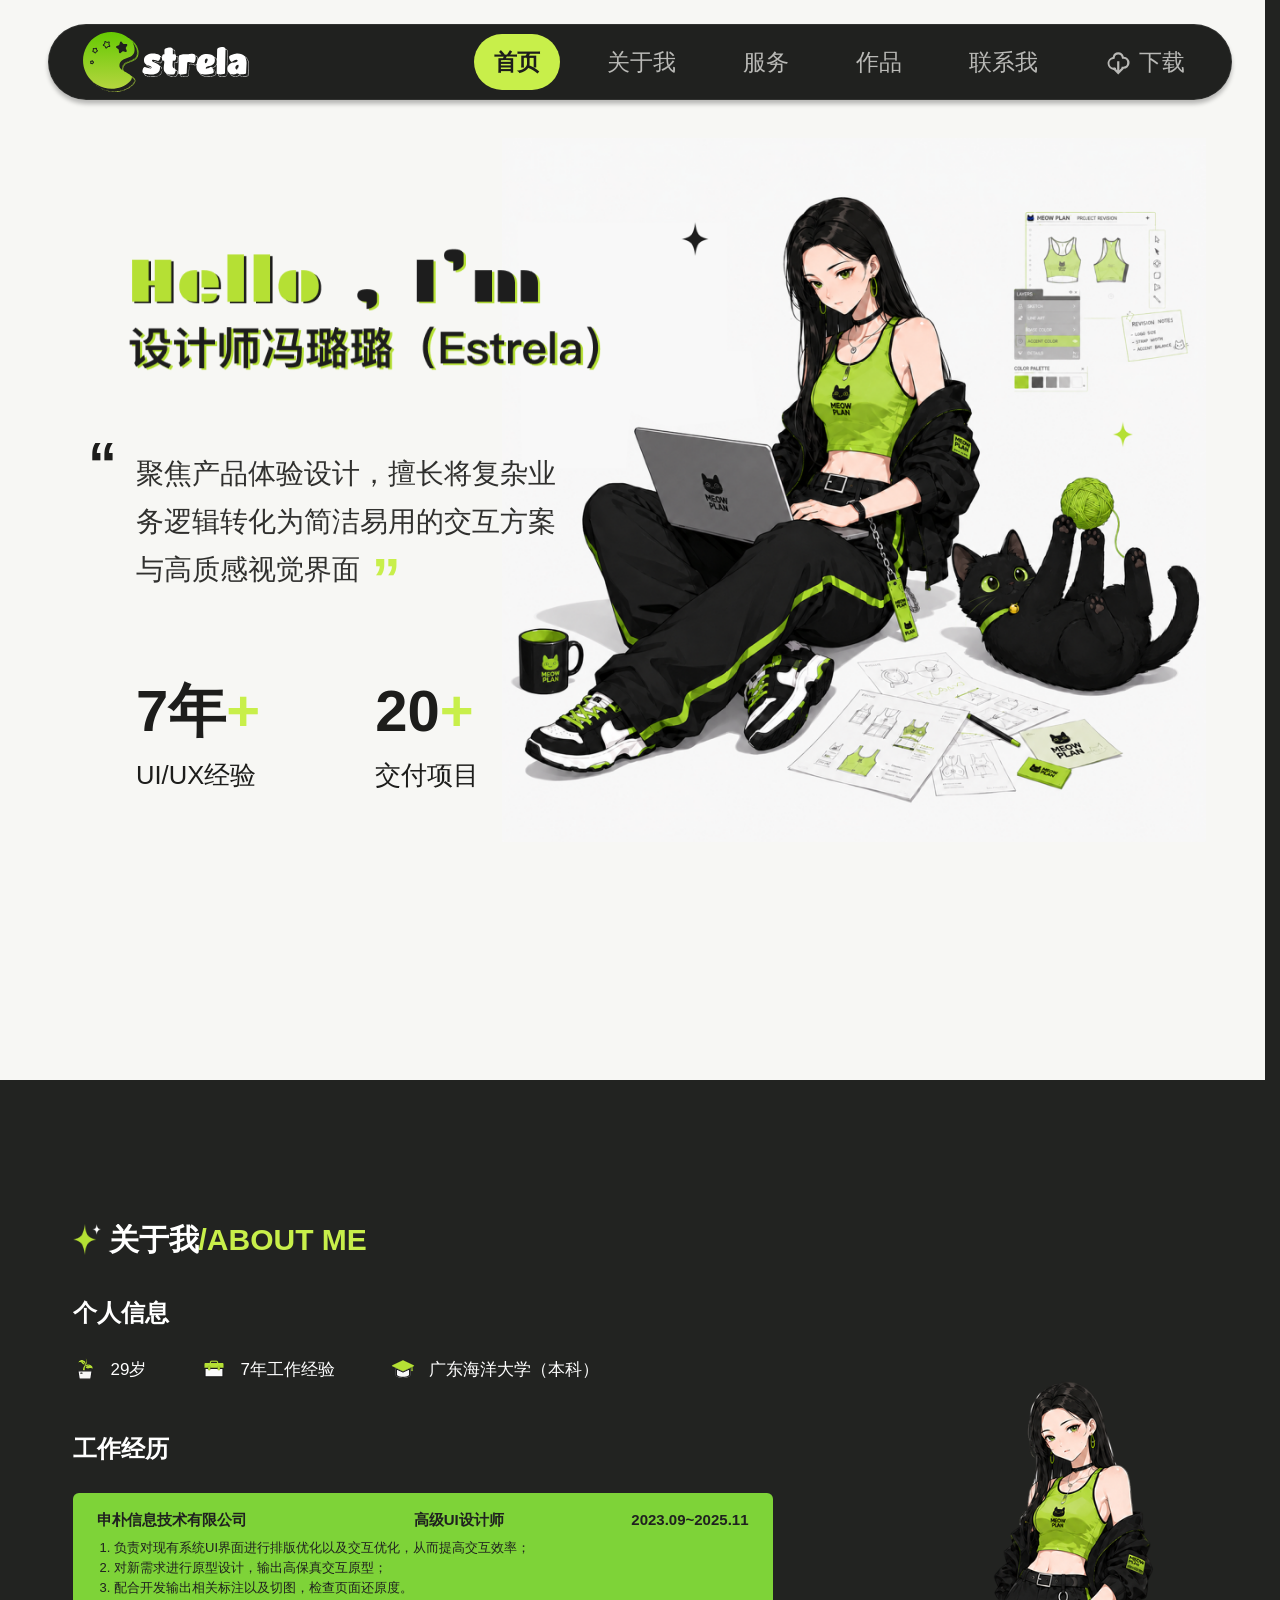
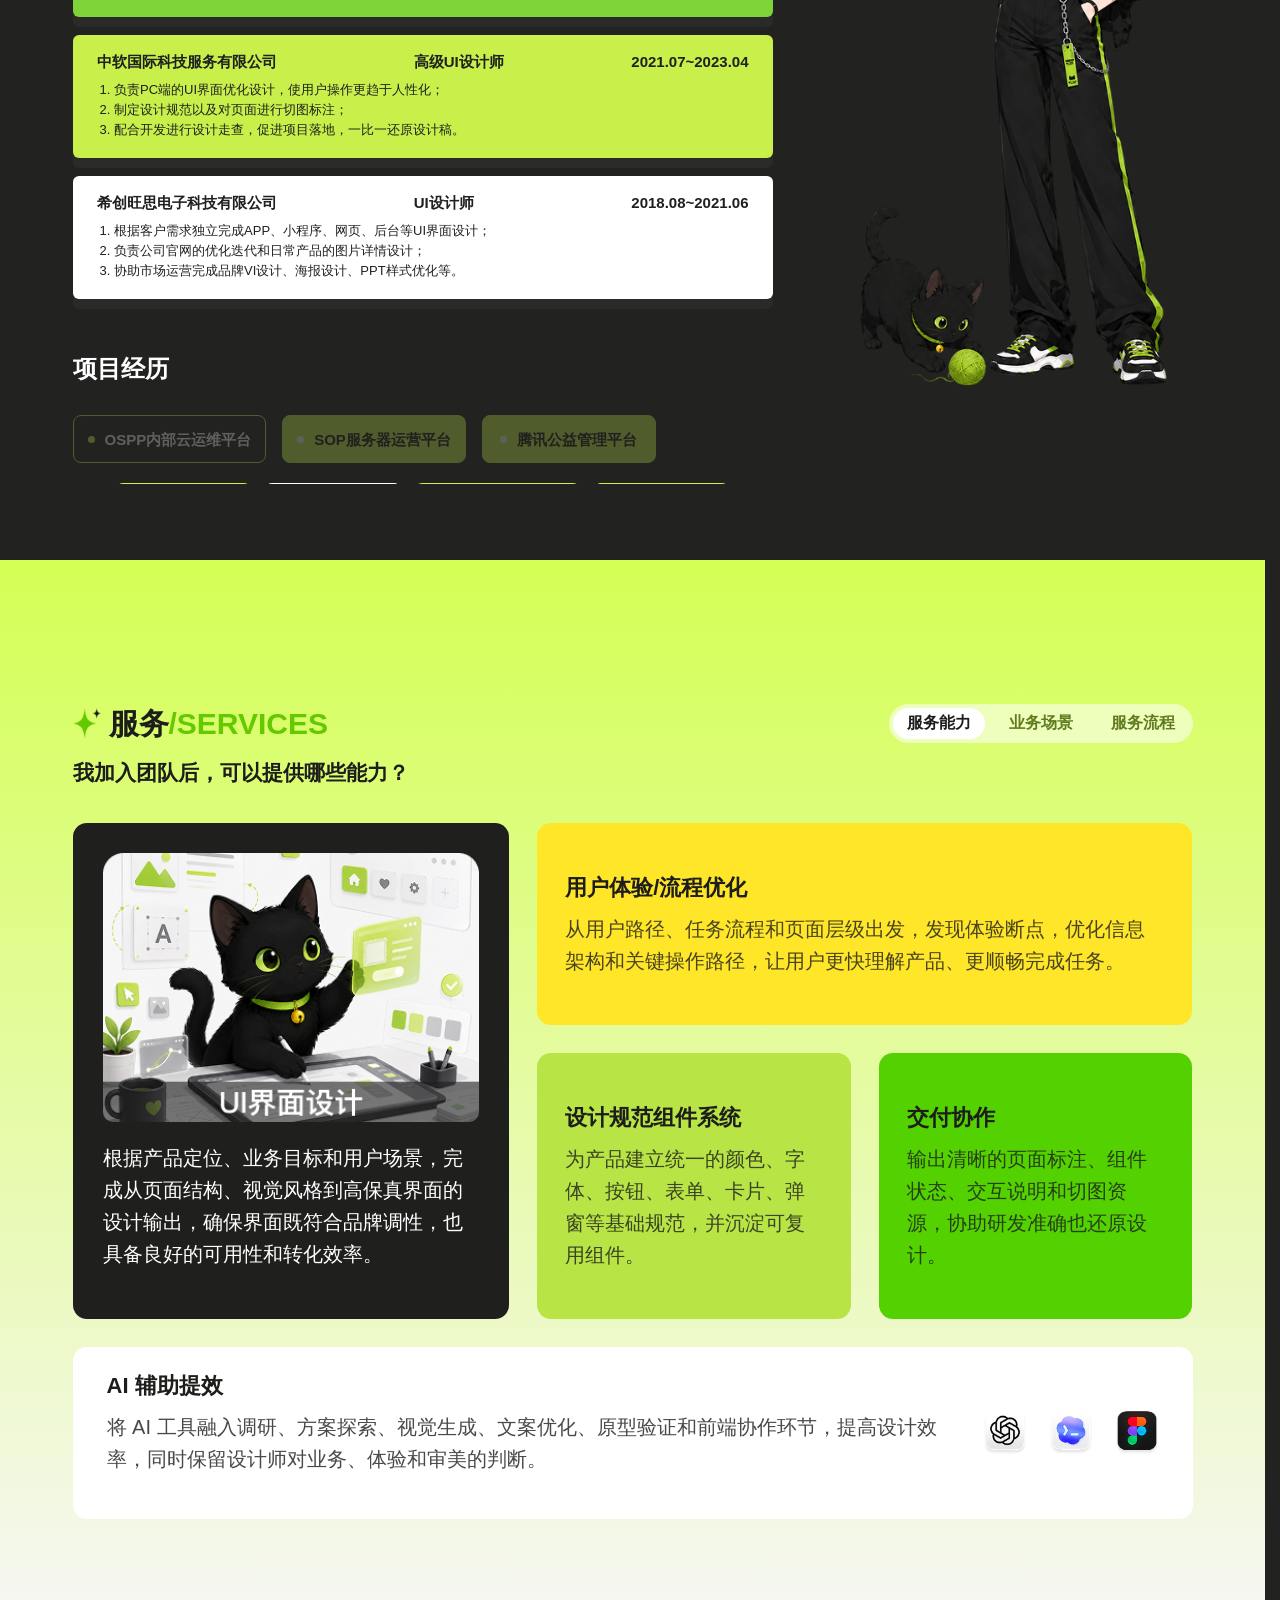
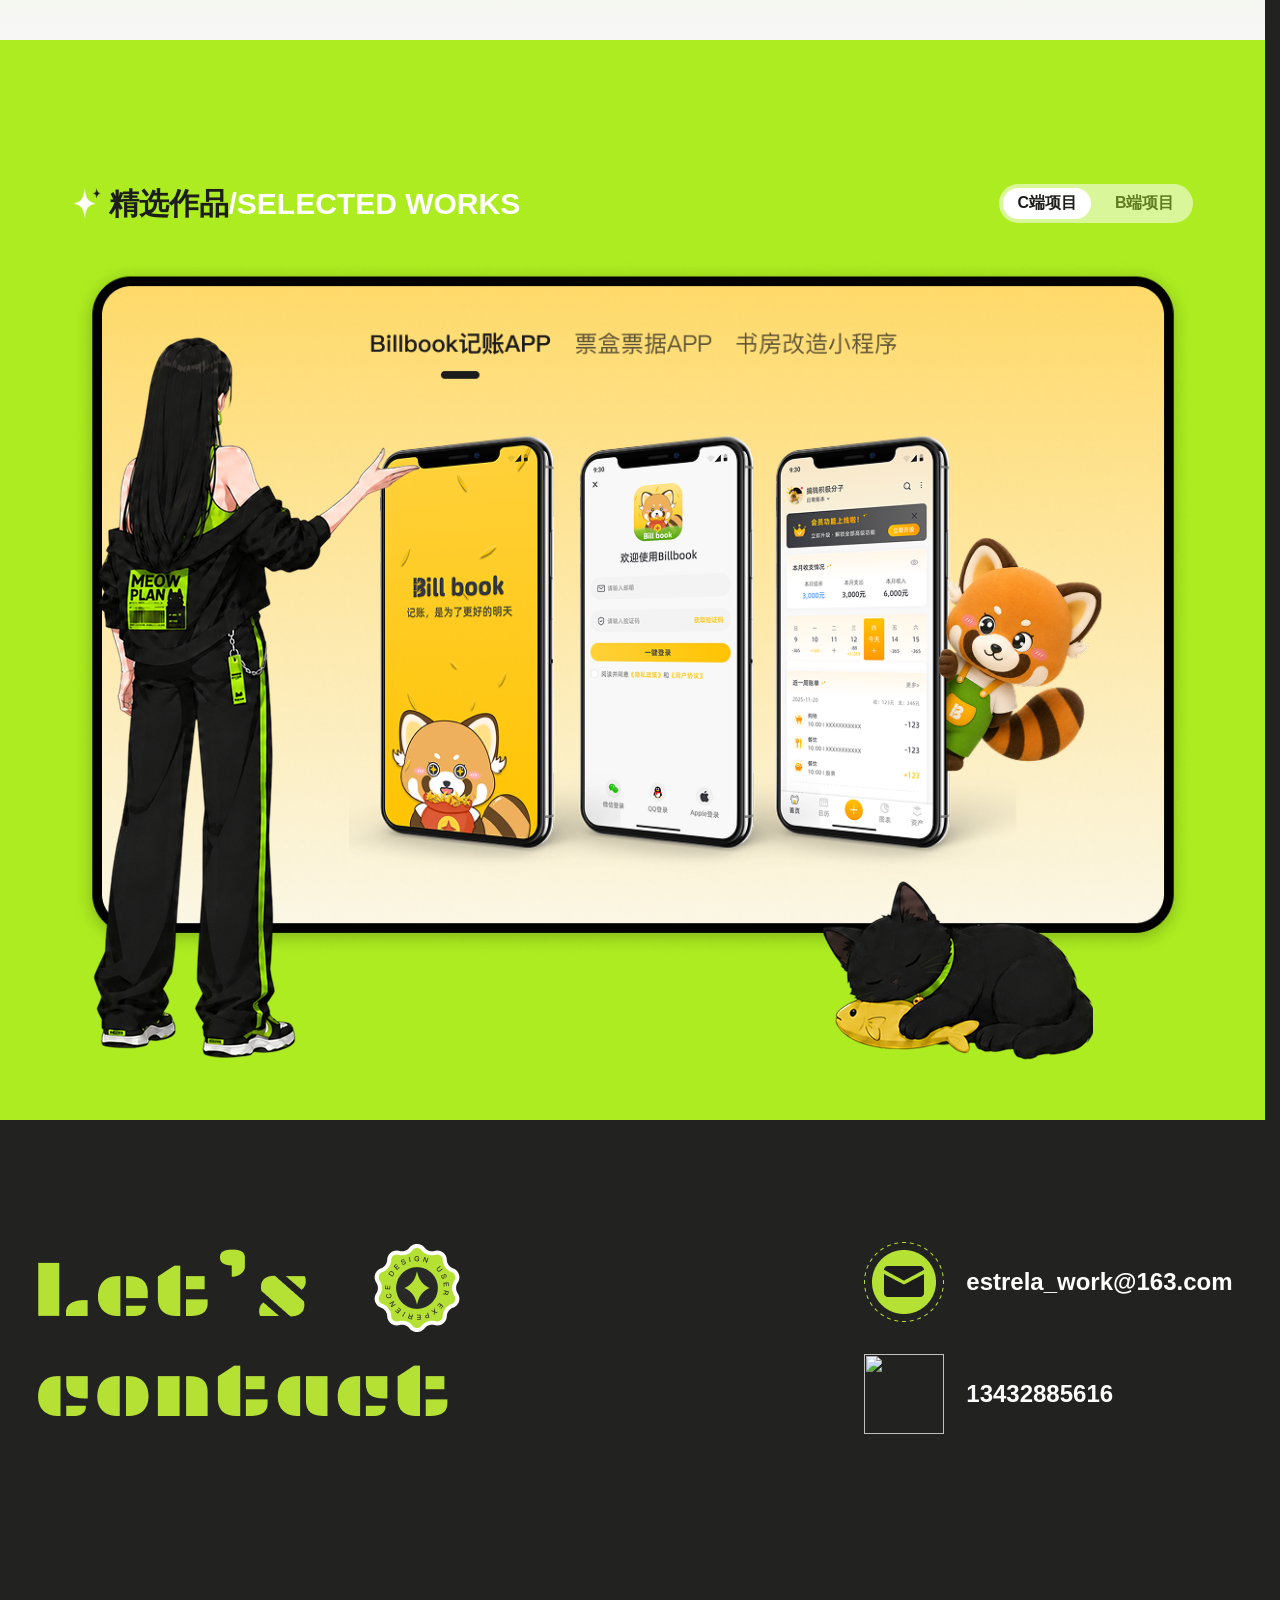
==== commit 91e8da38: "Update image paths in index.html" ====
--- a/index.html
+++ b/index.html
@@ -28,10 +28,10 @@
       <nav class="nav-shell" aria-label="主导航" data-active="home">
         <a class="brand" href="#home" aria-label="Estrela 首页">
           <img
-            src="assets/logo.svg"
-            data-default-src="assets/logo.svg"
-            data-about-src="assets/logo-about.svg"
-            data-services-work-src="assets/logo-services-work.svg"
+            src="logo.svg"
+            data-default-src="logo.svg"
+            data-about-src="logo-about.svg"
+            data-services-work-src="logo-services-work.svg"
             alt="Estrela"
           />
         </a>
@@ -58,8 +58,8 @@
               下载
             </a>
             <div class="download-dropdown" aria-label="下载选项">
-              <a href="assets/downloads/resume-ui-fenglulu-7y.pdf" target="_blank" rel="noopener">简历</a>
-              <a href="assets/downloads/portfolio-ui-fenglulu-7y.pdf" target="_blank" rel="noopener">作品集</a>
+              <a href="downloads/resume-ui-fenglulu-7y.pdf" target="_blank" rel="noopener">简历</a>
+              <a href="downloads/portfolio-ui-fenglulu-7y.pdf" target="_blank" rel="noopener">作品集</a>
             </div>
           </div>
         </div>
@@ -70,7 +70,7 @@
       <section class="hero section-light" id="home">
         <div class="hero-inner">
           <div class="hero-copy">
-            <img class="greeting-copy" src="assets/greeting-copy.png" alt="Hello, I'm 设计师冯璐璐（Estrela）" />
+            <img class="greeting-copy" src="greeting-copy.png" alt="Hello, I'm 设计师冯璐璐（Estrela）" />
             <blockquote>
               聚焦产品体验设计，擅长将复杂业务逻辑转化为简洁易用的交互方案与高质感视觉界面
             </blockquote>
@@ -86,7 +86,7 @@
             </div>
           </div>
           <div class="hero-visual" aria-hidden="true">
-            <img src="assets/home-hero.png" alt="" />
+            <img src="home-hero.png" alt="" />
           </div>
         </div>
       </section>
@@ -95,22 +95,22 @@
         <div class="content-wrap about-layout">
           <div class="about-main">
             <div class="module-heading compact-heading">
-              <img src="assets/title-spark.png" alt="" aria-hidden="true" />
+              <img src="title-spark.png" alt="" aria-hidden="true" />
               <h2>关于我<span>/ABOUT ME</span></h2>
             </div>
 
             <h3 class="section-subtitle">个人信息</h3>
             <div class="info-row">
               <div class="info-item">
-                <img class="info-icon" src="assets/info-age.svg" alt="" aria-hidden="true" />
+                <img class="info-icon" src="info-age.svg" alt="" aria-hidden="true" />
                 <span>29岁</span>
               </div>
               <div class="info-item">
-                <img class="info-icon" src="assets/info-work.svg" alt="" aria-hidden="true" />
+                <img class="info-icon" src="info-work.svg" alt="" aria-hidden="true" />
                 <span>7年工作经验</span>
               </div>
               <div class="info-item">
-                <img class="info-icon" src="assets/info-school.svg" alt="" aria-hidden="true" />
+                <img class="info-icon" src="info-school.svg" alt="" aria-hidden="true" />
                 <span>广东海洋大学（本科）</span>
               </div>
             </div>
@@ -188,28 +188,28 @@
             <h3 class="section-subtitle skill-title">技能介绍</h3>
             <div class="skill-list">
               <article class="skill-item">
-                <img src="assets/skill-design-tools.png" alt="" aria-hidden="true" />
+                <img src="skill-design-tools.png" alt="" aria-hidden="true" />
                 <div>
                   <h4>设计工具</h4>
                   <p>熟练掌握 Figma、Sketch、Photoshop、Illustrator、Axure等主流设计工具，能够独立完成从需求理解、交互原型、视觉设计到高保真交付的完整设计流程。</p>
                 </div>
               </article>
               <article class="skill-item">
-                <img src="assets/skill-ai-tools.png" alt="" aria-hidden="true" />
+                <img src="skill-ai-tools.png" alt="" aria-hidden="true" />
                 <div>
                   <h4>AI工具</h4>
                   <p>熟悉 ChatGPT、Midjourney、Stable Diffusion、即梦、Figma AI 等 AIGC 工具，能够将 AI 融入设计工作流，用于前期灵感发散、风格探索、界面方案生成、视觉素材辅助、文案优化与设计效率提升。</p>
                 </div>
               </article>
               <article class="skill-item">
-                <img src="assets/skill-core.png" alt="" aria-hidden="true" />
+                <img src="skill-core.png" alt="" aria-hidden="true" />
                 <div>
                   <h4>核心能力</h4>
                   <p>具备产品设计、交互思维、用户体验分析、设计规范搭建、组件库维护、高保真原型输出、UI 走查与落地还原能力；能够结合业务目标与用户需求，输出兼具美观性、可用性和可实现性的设计方案。</p>
                 </div>
               </article>
               <article class="skill-item">
-                <img src="assets/skill-advantage.png" alt="" aria-hidden="true" />
+                <img src="skill-advantage.png" alt="" aria-hidden="true" />
                 <div>
                   <h4>个人优势</h4>
                   <p>拥有 7 年 UI/UX 设计经验，具备完整项目推进能力与组件化设计思维，能够高效协同产品、开发与运营团队推进设计落地；持续关注 AI 设计趋势，善于利用新工具提升设计效率与方案表现力。</p>
@@ -218,14 +218,14 @@
             </div>
           </div>
 
-          <img class="about-figure" src="assets/about-illustration.png" alt="" aria-hidden="true" />
+          <img class="about-figure" src="about-illustration.png" alt="" aria-hidden="true" />
         </div>
       </section>
 
       <section class="skills section-light" id="services">
         <div class="content-wrap services-card">
           <div class="module-heading services-heading">
-            <img src="assets/services-title-decoration.png" alt="" aria-hidden="true" />
+            <img src="services-title-decoration.png" alt="" aria-hidden="true" />
             <h2>服务<span>/SERVICES</span></h2>
             <div class="service-tabs" aria-label="服务分类">
               <button class="active" type="button" data-service-tab="ability">服务能力</button>
@@ -239,7 +239,7 @@
               <h3 class="service-question">我加入团队后，可以提供哪些能力？</h3>
               <div class="service-grid">
                 <article class="service-visual-card">
-                  <img src="assets/service-illustration.png" alt="UI界面设计插画" />
+                  <img src="service-illustration.png" alt="UI界面设计插画" />
                   <p>根据产品定位、业务目标和用户场景，完成从页面结构、视觉风格到高保真界面的设计输出，确保界面既符合品牌调性，也具备良好的可用性和转化效率。</p>
                 </article>
                 <div class="service-stack">
@@ -266,9 +266,9 @@
                   <p>将 AI 工具融入调研、方案探索、视觉生成、文案优化、原型验证和前端协作环节，提高设计效率，同时保留设计师对业务、体验和审美的判断。</p>
                 </div>
                 <div class="tool-dots" aria-hidden="true">
-                  <img src="assets/ai-tool-1.png" alt="" />
-                  <img src="assets/ai-tool-2.png" alt="" />
-                  <img src="assets/ai-tool-3.png" alt="" />
+                  <img src="ai-tool-1.png" alt="" />
+                  <img src="ai-tool-2.png" alt="" />
+                  <img src="ai-tool-3.png" alt="" />
                 </div>
               </article>
             </div>
@@ -277,22 +277,22 @@
               <h3 class="service-question">我加入团队后，可以解决哪些真实业务问题？</h3>
               <div class="scenario-cards">
                 <article class="scenario-card green-card tilt-left">
-                  <img class="scenario-number" src="assets/scenario-01.png" alt="01" />
+                  <img class="scenario-number" src="scenario-01.png" alt="01" />
                   <h4>新产品从 0 到 1</h4>
                   <p>参与需求梳理、用户路径规划、原型设计和首版视觉搭建，帮助团队快速形成可讨论、可验证、可开发的产品方案。</p>
                 </article>
                 <article class="scenario-card dark-card tilt-right">
-                  <img class="scenario-number" src="assets/scenario-02.png" alt="02" />
+                  <img class="scenario-number" src="scenario-02.png" alt="02" />
                   <h4>产品体验优化</h4>
                   <p>通过体验走查、流程梳理和界面重构，优化页面混乱、路径过长、视觉不统一等问题。</p>
                 </article>
                 <article class="scenario-card blue-card tilt-left">
-                  <img class="scenario-number" src="assets/scenario-03.png" alt="03" />
+                  <img class="scenario-number" src="scenario-03.png" alt="03" />
                   <h4>团队缺少设计规范</h4>
                   <p>整理组件、规范和页面模板，让后续设计与开发更高效，减少重复沟通和样式偏差。</p>
                 </article>
                 <article class="scenario-card yellow-card tilt-right">
-                  <img class="scenario-number" src="assets/scenario-04.png" alt="04" />
+                  <img class="scenario-number" src="scenario-04.png" alt="04" />
                   <h4>需要快速验证方案</h4>
                   <p>结合 AI 工具快速完成调研、草图、风格探索和原型 Demo，帮助团队更快做决策。</p>
                 </article>
@@ -335,7 +335,7 @@
       <section class="projects section-green" id="work">
         <div class="content-wrap work-layout">
           <div class="module-heading work-heading">
-            <img src="assets/work-title-decoration.png" alt="" aria-hidden="true" />
+            <img src="work-title-decoration.png" alt="" aria-hidden="true" />
             <h2>精选作品<span>/SELECTED WORKS</span></h2>
             <div class="work-tabs" aria-label="作品分类">
               <button class="active" type="button" data-work-tab="c">C端项目</button>
@@ -344,20 +344,20 @@
           </div>
           <div class="work-carousel active" data-work-panel="c" aria-label="C端作品轮播">
             <div class="work-slides">
-              <img class="work-showcase active" src="assets/work-slide-1.png" alt="Billbook记账APP" data-project="billbook" />
-              <img class="work-showcase" src="assets/work-slide-2.png" alt="票盒票据APP" data-project="ticketbox" />
-              <img class="work-showcase" src="assets/work-slide-3.png" alt="书房改造小程序" data-project="bookhouse" />
-              <img class="work-overlay work-overlay-person" src="assets/work-overlay-person.png" alt="" aria-hidden="true" />
-              <img class="work-overlay work-overlay-cat" src="assets/work-overlay-cat.png" alt="" aria-hidden="true" />
+              <img class="work-showcase active" src="work-slide-1.png" alt="Billbook记账APP" data-project="billbook" />
+              <img class="work-showcase" src="work-slide-2.png" alt="票盒票据APP" data-project="ticketbox" />
+              <img class="work-showcase" src="work-slide-3.png" alt="书房改造小程序" data-project="bookhouse" />
+              <img class="work-overlay work-overlay-person" src="work-overlay-person.png" alt="" aria-hidden="true" />
+              <img class="work-overlay work-overlay-cat" src="work-overlay-cat.png" alt="" aria-hidden="true" />
             </div>
           </div>
           <div class="work-carousel" data-work-panel="b" aria-label="B端作品轮播" hidden>
             <div class="work-slides">
-              <img class="work-showcase active" src="assets/work-slide-4.png" alt="公益服务项目" data-project="public-service" />
-              <img class="work-showcase" src="assets/work-slide-5.png" alt="TMS管理项目" data-project="tms" />
-              <img class="work-showcase" src="assets/work-slide-6.png" alt="车辆管理系统" data-project="vehicle" />
-              <img class="work-overlay work-overlay-person" src="assets/work-overlay-person.png" alt="" aria-hidden="true" />
-              <img class="work-overlay work-overlay-cat" src="assets/work-overlay-cat.png" alt="" aria-hidden="true" />
+              <img class="work-showcase active" src="work-slide-4.png" alt="公益服务项目" data-project="public-service" />
+              <img class="work-showcase" src="work-slide-5.png" alt="TMS管理项目" data-project="tms" />
+              <img class="work-showcase" src="work-slide-6.png" alt="车辆管理系统" data-project="vehicle" />
+              <img class="work-overlay work-overlay-person" src="work-overlay-person.png" alt="" aria-hidden="true" />
+              <img class="work-overlay work-overlay-cat" src="work-overlay-cat.png" alt="" aria-hidden="true" />
             </div>
           </div>
         </div>
@@ -365,14 +365,14 @@
 
       <section class="contact section-dark" id="contact">
         <div class="content-wrap contact-layout">
-          <img class="contact-title" src="assets/contact-title.png" alt="Let's contact" />
+          <img class="contact-title" src="contact-title.png" alt="Let's contact" />
           <div class="contact-list">
             <a href="mailto:estrela_work@163.com">
-              <img src="assets/contact-email.png" alt="" aria-hidden="true" />
+              <img src="contact-email.png" alt="" aria-hidden="true" />
               <span>estrela_work@163.com</span>
             </a>
             <a href="tel:13432885616">
-              <img src="assets/contact-phone.png" alt="" aria-hidden="true" />
+              <img src="website_resume/contact-phone.png" alt="" aria-hidden="true" />
               <span>13432885616</span>
             </a>
           </div>
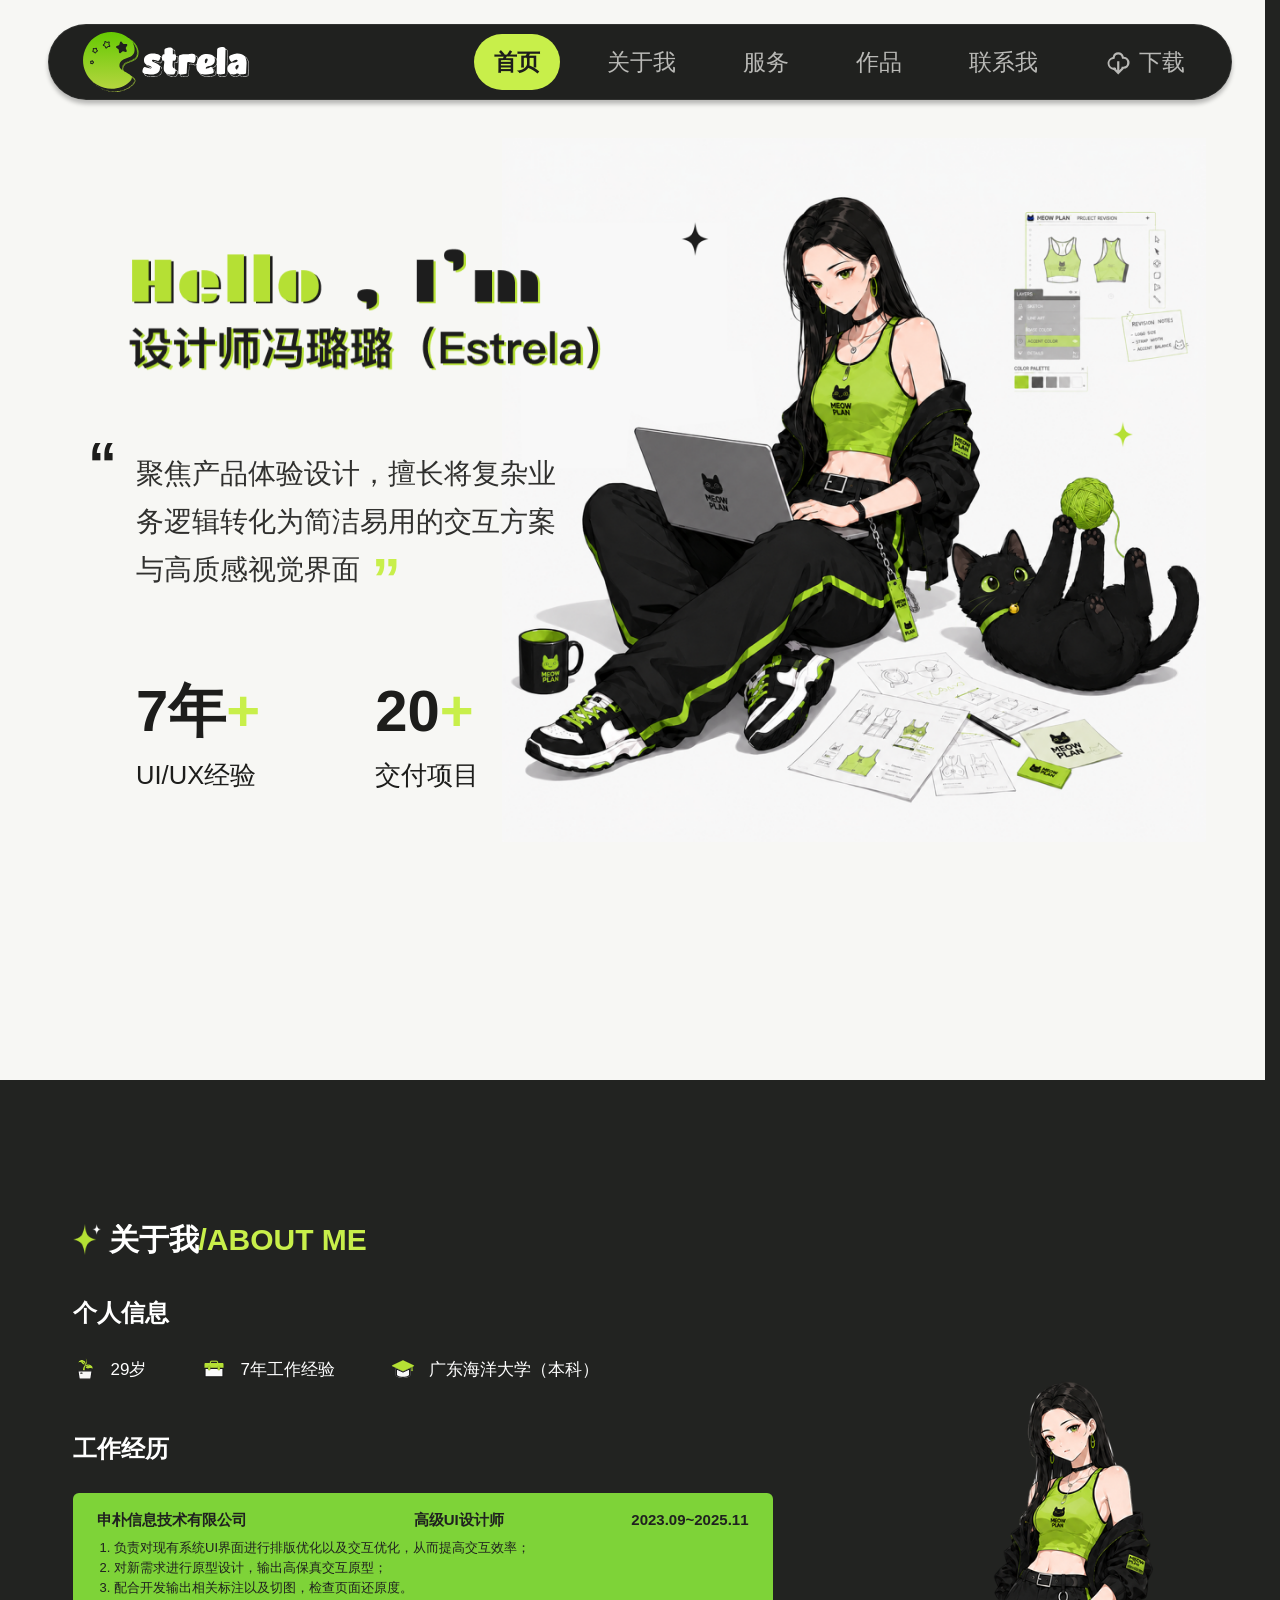
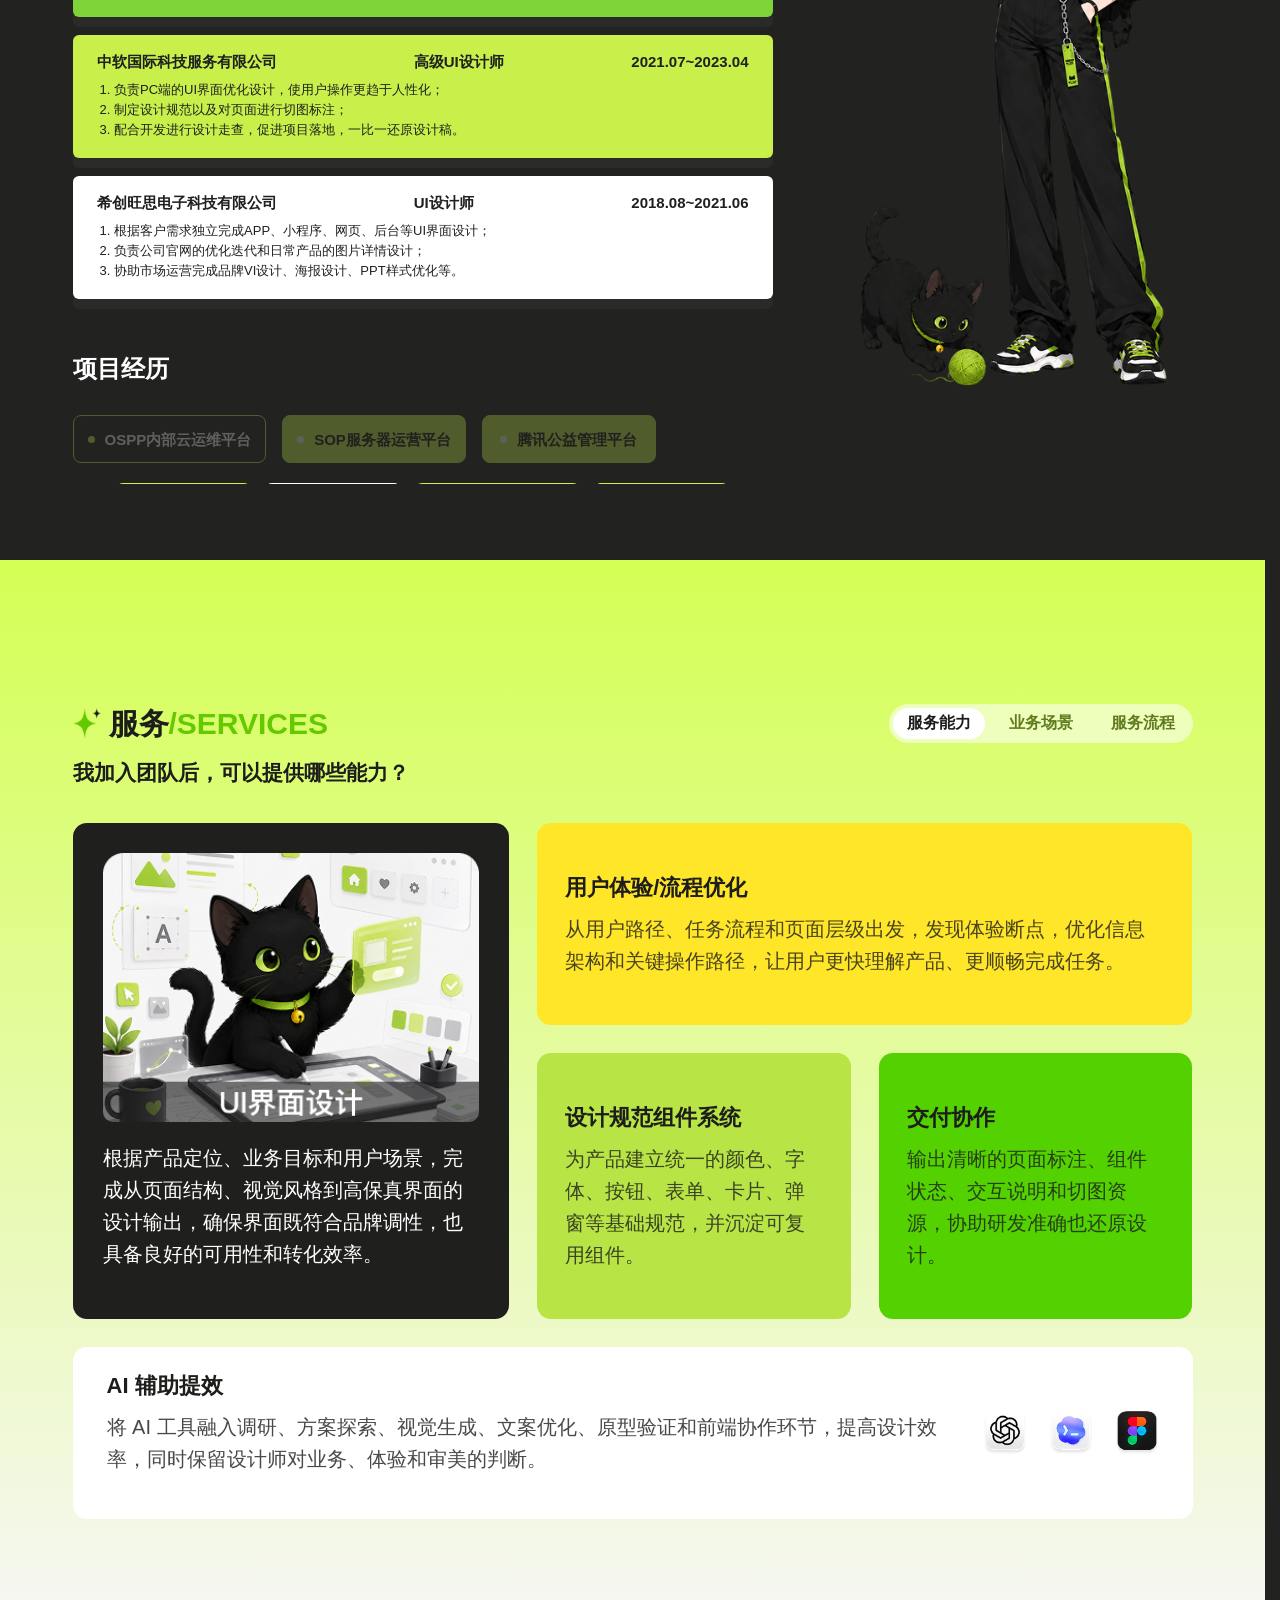
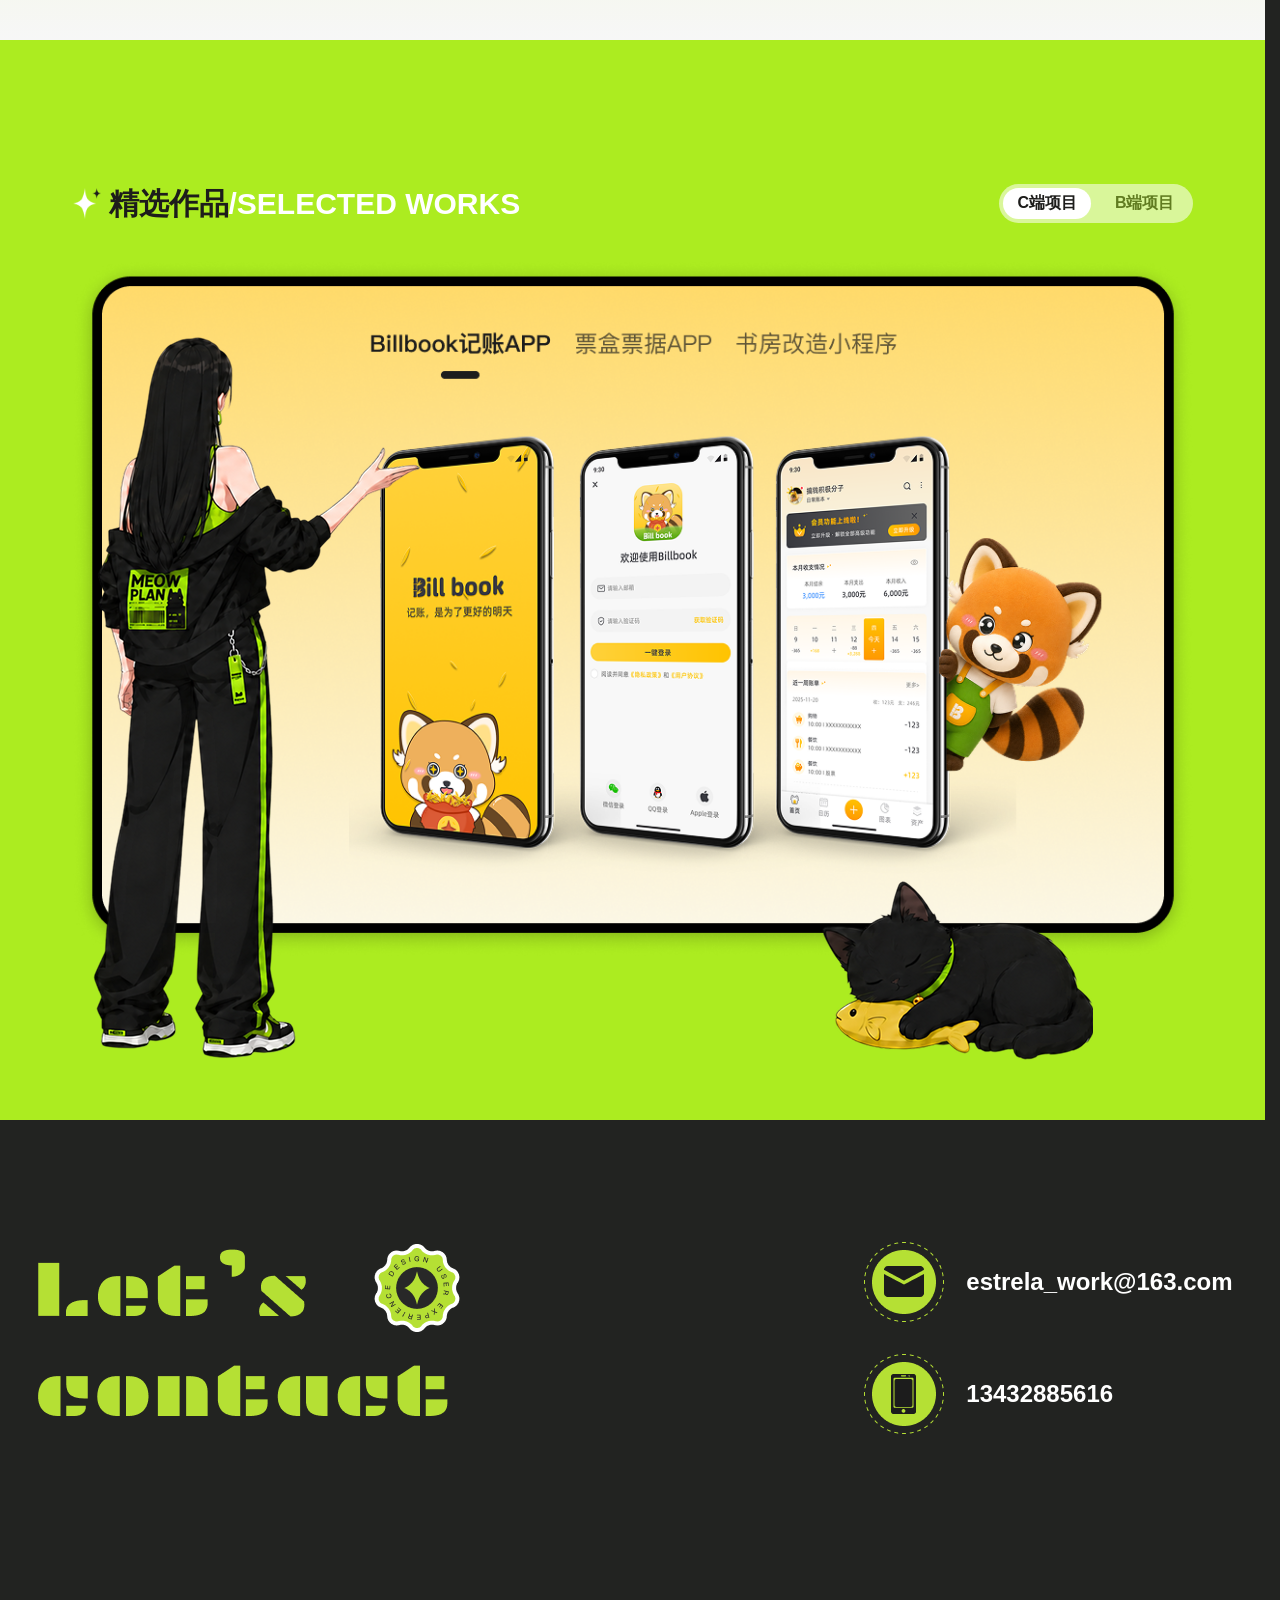
==== commit ab385541: "Update index.html" ====
--- a/index.html
+++ b/index.html
@@ -372,7 +372,7 @@
               <span>estrela_work@163.com</span>
             </a>
             <a href="tel:13432885616">
-              <img src="website_resume/contact-phone.png" alt="" aria-hidden="true" />
+              <img src="contact-phone.png" alt="" aria-hidden="true" />
               <span>13432885616</span>
             </a>
           </div>
